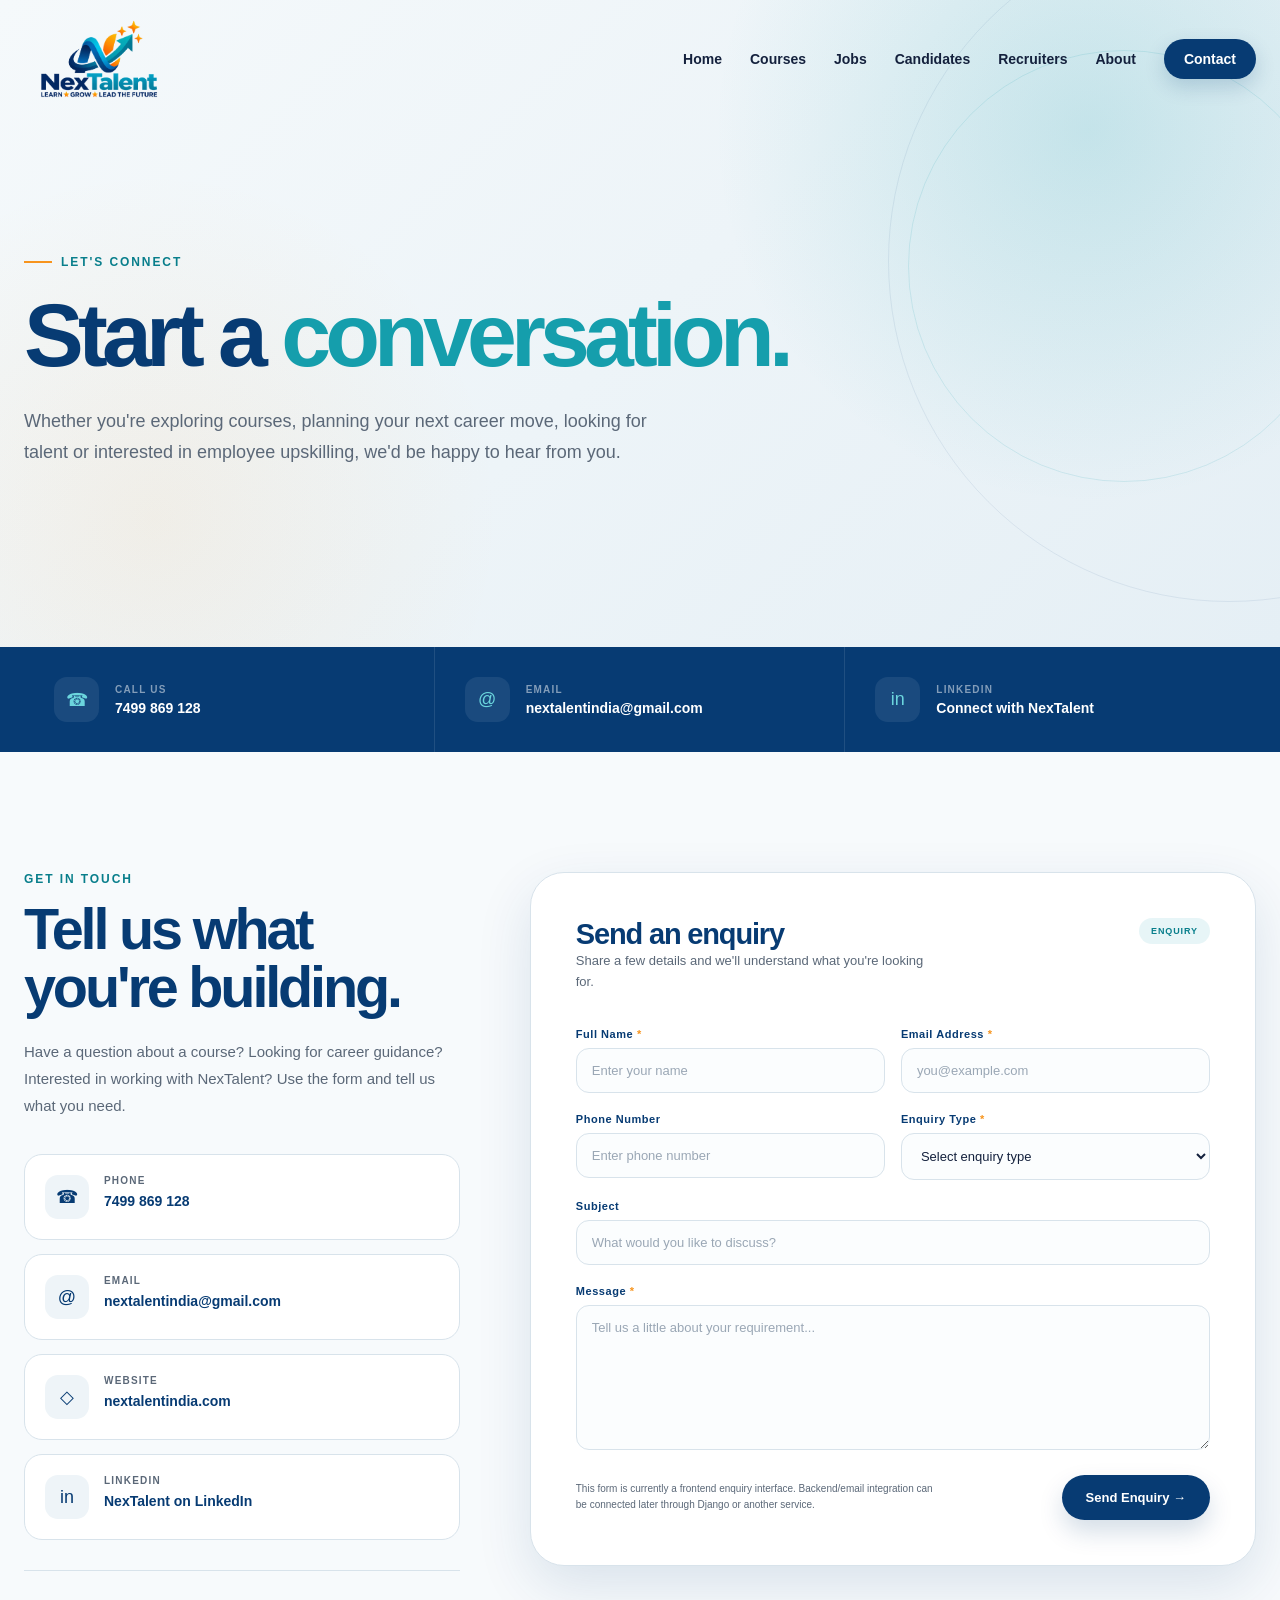
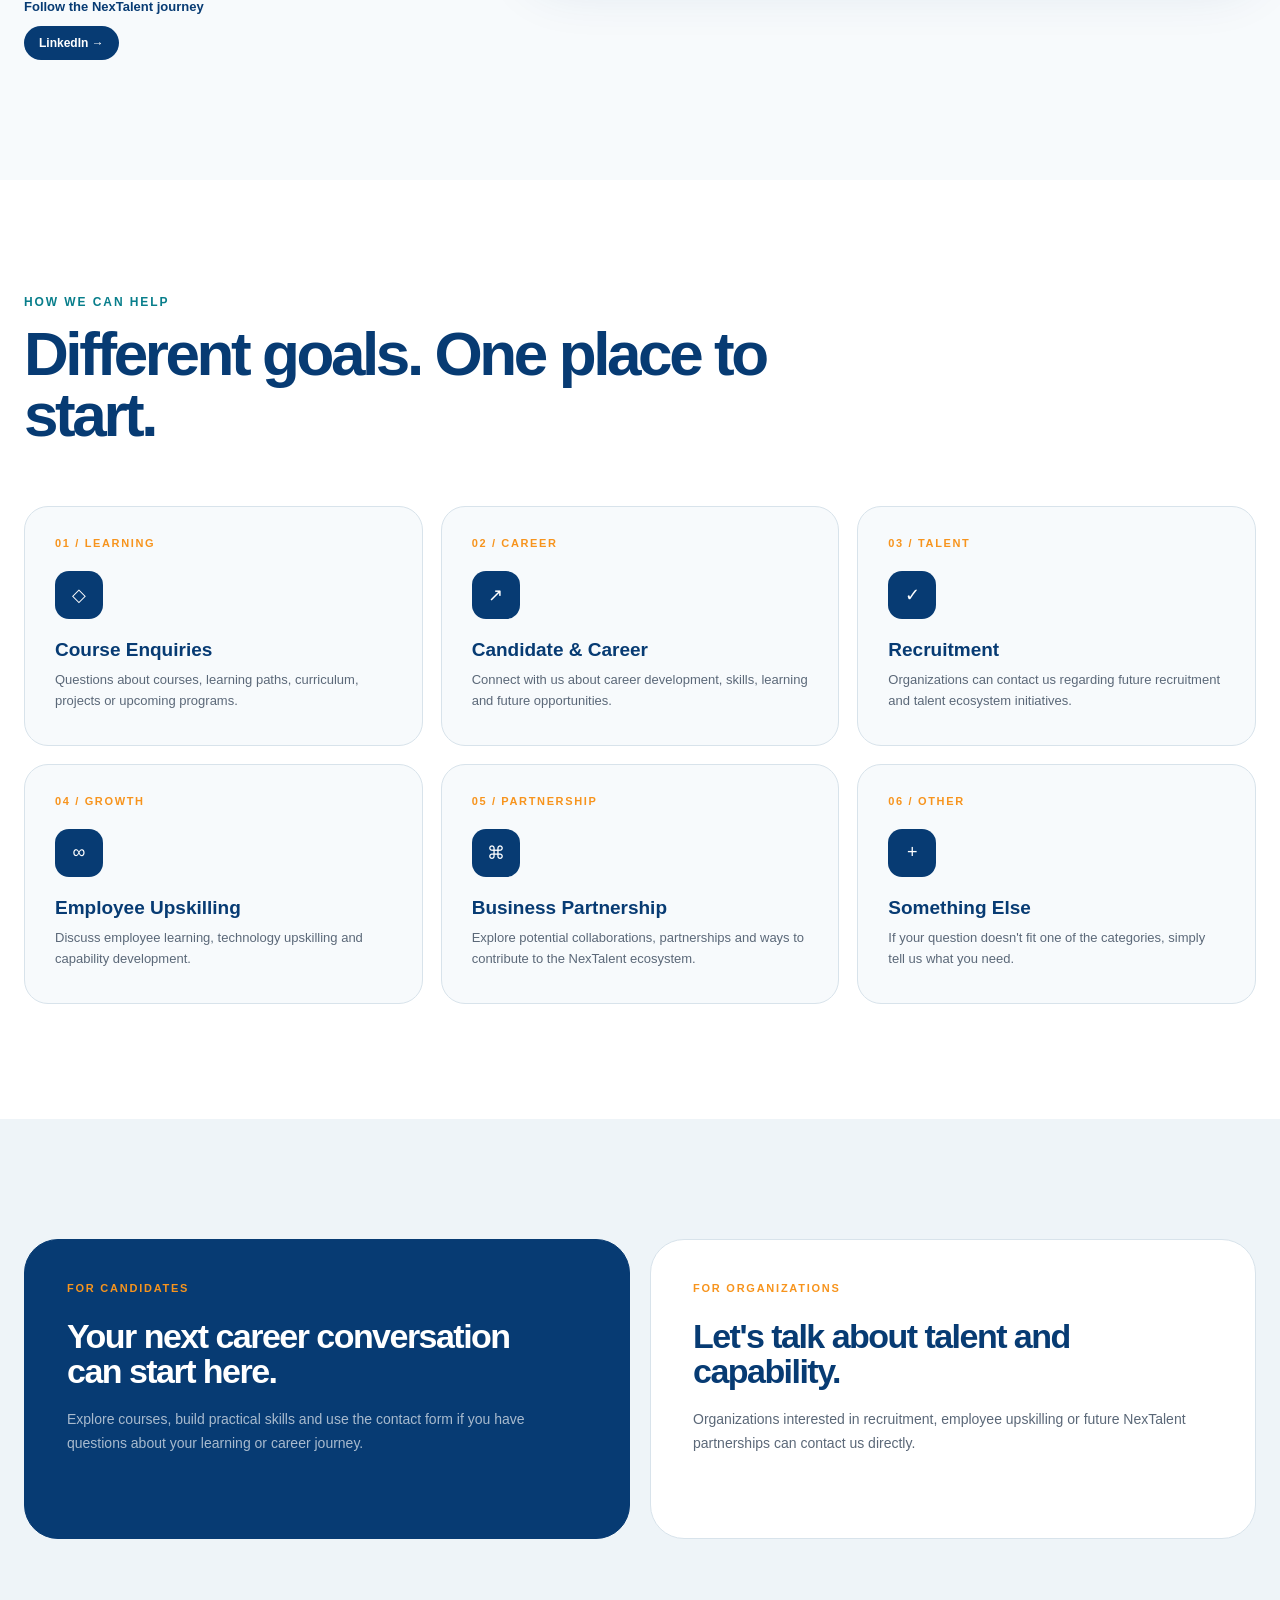
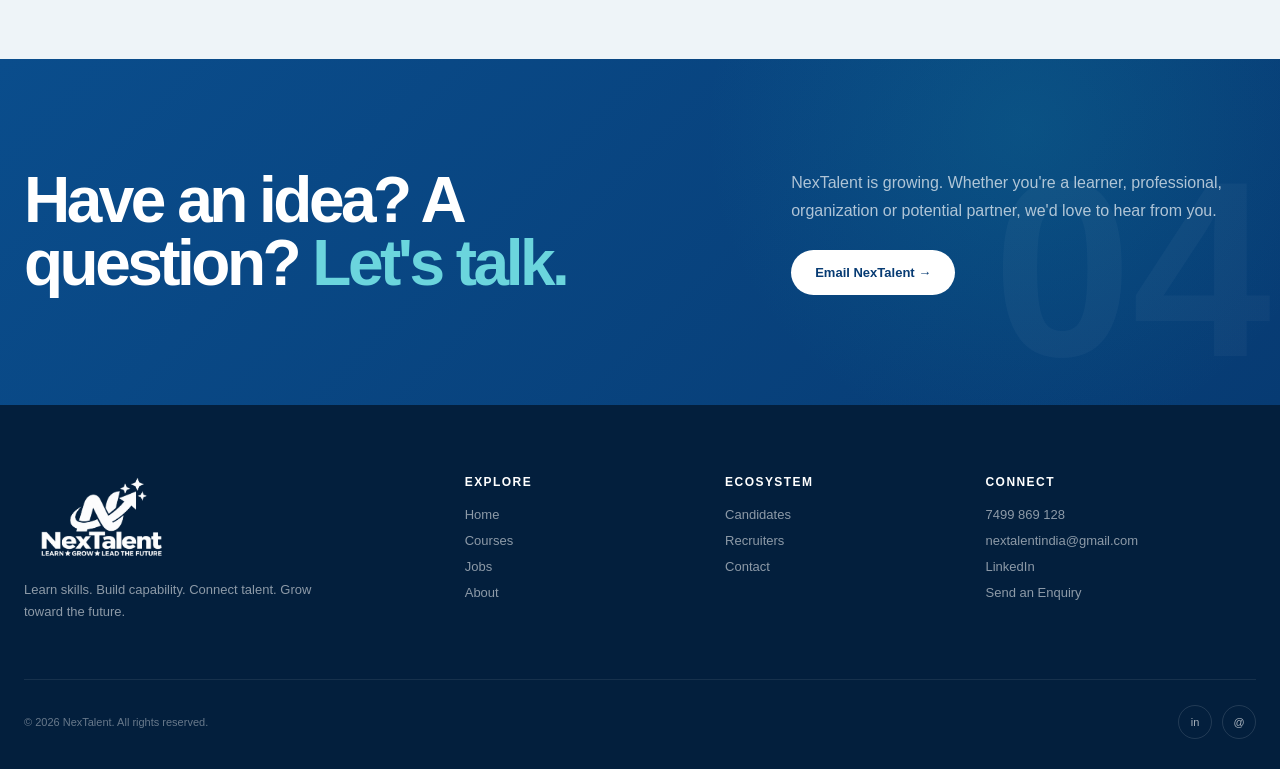
==== pages/contact.html @ 0c2d32a9 "Initial NexTalent website" ====
<!DOCTYPE html>
<html lang="en">
<head>

    <meta charset="UTF-8">

    <meta
        name="viewport"
        content="width=device-width, initial-scale=1.0"
    >

    <title>Contact NexTalent | Let's Connect</title>

    <meta
        name="description"
        content="Contact NexTalent for course enquiries, career questions, recruitment partnerships, employee upskilling and business enquiries."
    >

    <link
        rel="icon"
        href="../assets/images/logo.png"
    >

    <style>

        /* =========================================================
           NEX TALENT — CONTACT PAGE
           Premium Editorial Contact Experience
        ========================================================= */

        :root {

            --navy: #073b73;
            --navy-dark: #052b55;

            --blue: #0a4d8c;

            --teal: #159eac;
            --teal-dark: #087e8b;

            --orange: #f7941d;
            --orange-dark: #e87800;

            --white: #ffffff;

            --background: #eef4f8;
            --background-light: #f7fafc;

            --text: #14213d;
            --text-light: #5b6878;

            --border: #d8e3eb;

            --shadow-sm:
                0 10px 30px rgba(7, 59, 115, .08);

            --shadow-md:
                0 20px 55px rgba(7, 59, 115, .12);

            --radius-md: 24px;
            --radius-lg: 34px;

            --container: 1240px;
        }


        /* =========================================================
           RESET
        ========================================================= */

        * {
            margin: 0;
            padding: 0;
            box-sizing: border-box;
        }

        html {
            scroll-behavior: smooth;
        }

        body {

            font-family:
                Inter,
                "Segoe UI",
                Arial,
                sans-serif;

            color: var(--text);

            background:
                var(--background-light);

            overflow-x: hidden;
        }

        a {
            color: inherit;
            text-decoration: none;
        }

        img {
            max-width: 100%;
            display: block;
        }

        button,
        input,
        textarea,
        select {
            font: inherit;
        }

        .contact-container {

            width:
                min(
                    var(--container),
                    calc(100% - 48px)
                );

            margin: auto;
        }


        /* =========================================================
           NAVBAR
        ========================================================= */

        .contact-nav {

            position: fixed;

            top: 0;
            left: 0;

            width: 100%;

            z-index: 1000;

            padding: 18px 0;

            transition:
                background .3s ease,
                box-shadow .3s ease,
                padding .3s ease;
        }

        .contact-nav.scrolled {

            background:
                rgba(255,255,255,.93);

            backdrop-filter:
                blur(18px);

            box-shadow:
                0 8px 30px
                rgba(7,59,115,.08);

            padding: 12px 0;
        }

        .contact-nav-inner {

            width:
                min(
                    var(--container),
                    calc(100% - 48px)
                );

            margin: auto;

            display: flex;

            align-items: center;

            justify-content: space-between;

            gap: 30px;
        }

        .contact-logo img {

            width: 150px;
            height: auto;
        }

        .contact-nav-links {

            display: flex;

            align-items: center;

            gap: 28px;
        }

        .contact-nav-links a {

            position: relative;

            padding: 8px 0;

            color:
                var(--text);

            font-size: 14px;

            font-weight: 600;

            transition:
                color .25s ease;
        }

        .contact-nav-links a::after {

            content: "";

            position: absolute;

            left: 0;
            bottom: 0;

            width: 0;
            height: 2px;

            background:
                var(--teal);

            transition:
                width .25s ease;
        }

        .contact-nav-links a:hover {

            color:
                var(--blue);
        }

        .contact-nav-links a:hover::after {

            width: 100%;
        }

        .contact-nav-cta {

            padding:
                12px 20px !important;

            border-radius:
                100px;

            background:
                var(--navy);

            color:
                white !important;

            box-shadow:
                0 8px 20px
                rgba(7,59,115,.18);
        }

        .contact-nav-cta::after {
            display: none;
        }

        .contact-nav-cta:hover {
            background:
                var(--blue);
        }


        /* =========================================================
           MOBILE NAV
        ========================================================= */

        .contact-menu-btn {

            display: none;

            width: 42px;
            height: 42px;

            border: 0;

            border-radius: 12px;

            background:
                transparent;

            cursor: pointer;
        }

        .contact-menu-btn span {

            display: block;

            width: 22px;
            height: 2px;

            margin: 5px auto;

            background:
                var(--navy);
        }

        .contact-mobile-menu {
            display: none;
        }


        /* =========================================================
           HERO
        ========================================================= */

        .contact-hero {

            position: relative;

            min-height:
                72vh;

            display: flex;

            align-items: center;

            overflow: hidden;

            background:

                radial-gradient(
                    circle at 85% 20%,
                    rgba(21,158,172,.18),
                    transparent 31%
                ),

                radial-gradient(
                    circle at 12% 80%,
                    rgba(247,148,29,.08),
                    transparent 28%
                ),

                linear-gradient(
                    135deg,
                    #f5f9fb 0%,
                    #e5eff5 100%
                );
        }

        .contact-hero::before {

            content: "";

            position: absolute;

            width: 680px;
            height: 680px;

            right: -290px;
            top: -80px;

            border:
                1px solid
                rgba(7,59,115,.08);

            border-radius:
                50%;
        }

        .contact-hero::after {

            content: "";

            position: absolute;

            width: 430px;
            height: 430px;

            right: -60px;
            top: 50px;

            border:
                1px solid
                rgba(21,158,172,.13);

            border-radius:
                50%;
        }

        .contact-hero-content {

            position: relative;

            z-index: 2;

            max-width: 850px;

            padding:
                165px 0 95px;
        }

        .contact-eyebrow {

            display: inline-flex;

            align-items: center;

            gap: 9px;

            margin-bottom: 24px;

            color:
                var(--teal-dark);

            font-size: 12px;

            font-weight: 800;

            letter-spacing: .16em;

            text-transform: uppercase;
        }

        .contact-eyebrow::before {

            content: "";

            width: 28px;
            height: 2px;

            background:
                var(--orange);
        }

        .contact-hero h1 {

            max-width: 850px;

            font-family:
                "Trebuchet MS",
                Inter,
                sans-serif;

            color:
                var(--navy);

            font-size:
                clamp(52px, 7vw, 92px);

            line-height:
                .94;

            letter-spacing:
                -.065em;
        }

        .contact-hero h1 span {
            color:
                var(--teal);
        }

        .contact-hero-text {

            max-width: 650px;

            margin-top: 28px;

            color:
                var(--text-light);

            font-size: 18px;

            line-height: 1.75;
        }


        /* =========================================================
           QUICK CONTACT STRIP
        ========================================================= */

        .contact-quick-strip {

            position: relative;

            z-index: 5;

            margin-top: -1px;

            background:
                var(--navy);

            color:
                white;
        }

        .contact-quick-grid {

            display: grid;

            grid-template-columns:
                repeat(3, 1fr);
        }

        .contact-quick-card {

            display: flex;

            align-items: center;

            gap: 16px;

            padding:
                30px;

            border-right:
                1px solid
                rgba(255,255,255,.10);
        }

        .contact-quick-card:last-child {
            border-right: 0;
        }

        .contact-quick-icon {

            flex: 0 0 auto;

            width: 45px;
            height: 45px;

            display: flex;

            align-items: center;
            justify-content: center;

            border-radius:
                13px;

            background:
                rgba(255,255,255,.08);

            color:
                #6bd5dd;

            font-size: 18px;
        }

        .contact-quick-label {

            color:
                rgba(255,255,255,.50);

            font-size: 10px;

            font-weight: 800;

            letter-spacing: .12em;

            text-transform: uppercase;

            margin-bottom: 5px;
        }

        .contact-quick-value {

            color:
                white;

            font-size: 14px;

            font-weight: 700;
        }


        /* =========================================================
           CONTACT MAIN
        ========================================================= */

        .contact-main {

            padding:
                120px 0;

            background:
                var(--background-light);
        }

        .contact-main-grid {

            display: grid;

            grid-template-columns:
                .75fr
                1.25fr;

            gap: 70px;

            align-items: start;
        }


        /* =========================================================
           CONTACT INFORMATION
        ========================================================= */

        .contact-info-label {

            color:
                var(--teal-dark);

            font-size: 12px;

            font-weight: 800;

            letter-spacing: .16em;

            text-transform: uppercase;
        }

        .contact-info h2 {

            max-width: 500px;

            margin-top: 15px;

            color:
                var(--navy);

            font-size:
                clamp(40px, 4.5vw, 60px);

            line-height: 1;

            letter-spacing:
                -.055em;
        }

        .contact-info-intro {

            max-width: 500px;

            margin-top: 22px;

            color:
                var(--text-light);

            font-size: 15px;

            line-height: 1.8;
        }


        /* =========================================================
           CONTACT CARDS
        ========================================================= */

        .contact-info-cards {

            display: grid;

            gap: 14px;

            margin-top: 35px;
        }

        .contact-info-card {

            display: flex;

            align-items: flex-start;

            gap: 15px;

            padding:
                20px;

            border:
                1px solid
                var(--border);

            border-radius:
                18px;

            background:
                white;

            transition:
                transform .25s ease,
                box-shadow .25s ease,
                border-color .25s ease;
        }

        .contact-info-card:hover {

            transform:
                translateX(5px);

            border-color:
                rgba(21,158,172,.35);

            box-shadow:
                var(--shadow-sm);
        }

        .contact-info-icon {

            flex: 0 0 auto;

            width: 44px;
            height: 44px;

            display: flex;

            align-items: center;
            justify-content: center;

            border-radius:
                13px;

            background:
                var(--background);

            color:
                var(--navy);

            font-size: 18px;
        }

        .contact-info-card small {

            display: block;

            margin-bottom: 5px;

            color:
                var(--text-light);

            font-size: 10px;

            font-weight: 800;

            letter-spacing: .12em;

            text-transform: uppercase;
        }

        .contact-info-card strong {

            display: block;

            color:
                var(--navy);

            font-size: 14px;

            line-height: 1.5;
        }

        .contact-info-card a {

            transition:
                color .2s ease;
        }

        .contact-info-card a:hover {

            color:
                var(--teal-dark);
        }


        /* =========================================================
           SOCIAL / LINKEDIN
        ========================================================= */

        .contact-social {

            margin-top: 30px;

            padding-top: 28px;

            border-top:
                1px solid
                var(--border);
        }

        .contact-social-title {

            color:
                var(--navy);

            font-size: 13px;

            font-weight: 800;
        }

        .contact-social-link {

            display: inline-flex;

            align-items: center;

            gap: 10px;

            margin-top: 12px;

            padding:
                10px 15px;

            border-radius:
                100px;

            background:
                var(--navy);

            color:
                white;

            font-size: 12px;

            font-weight: 700;

            transition:
                transform .25s ease,
                background .25s ease;
        }

        .contact-social-link:hover {

            transform:
                translateY(-2px);

            background:
                var(--blue);
        }


        /* =========================================================
           FORM CONTAINER
        ========================================================= */

        .contact-form-wrapper {

            position: relative;

            padding:
                45px;

            border:
                1px solid
                var(--border);

            border-radius:
                var(--radius-lg);

            background:
                white;

            box-shadow:
                var(--shadow-md);
        }

        .contact-form-top {

            display: flex;

            align-items: flex-start;

            justify-content: space-between;

            gap: 30px;

            margin-bottom: 35px;
        }

        .contact-form-top h3 {

            color:
                var(--navy);

            font-size: 29px;

            letter-spacing:
                -.04em;
        }

        .contact-form-top p {

            max-width: 350px;

            color:
                var(--text-light);

            font-size: 13px;

            line-height: 1.6;
        }

        .contact-form-badge {

            flex: 0 0 auto;

            padding:
                8px 12px;

            border-radius:
                100px;

            background:
                rgba(21,158,172,.10);

            color:
                var(--teal-dark);

            font-size: 9px;

            font-weight: 800;

            letter-spacing: .10em;

            text-transform: uppercase;
        }


        /* =========================================================
           FORM
        ========================================================= */

        .contact-form {

            display: grid;

            gap: 20px;
        }

        .contact-form-row {

            display: grid;

            grid-template-columns:
                1fr
                1fr;

            gap: 16px;
        }

        .contact-field {

            display: flex;

            flex-direction: column;

            gap: 8px;
        }

        .contact-field label {

            color:
                var(--navy);

            font-size: 11px;

            font-weight: 800;

            letter-spacing: .05em;
        }

        .contact-field label span {

            color:
                var(--orange);
        }

        .contact-field input,
        .contact-field select,
        .contact-field textarea {

            width: 100%;

            border:
                1px solid
                var(--border);

            border-radius:
                13px;

            background:
                #fbfdfe;

            color:
                var(--text);

            padding:
                14px 15px;

            outline: none;

            font-size: 13px;

            transition:
                border-color .2s ease,
                box-shadow .2s ease,
                background .2s ease;
        }

        .contact-field textarea {

            min-height: 145px;

            resize:
                vertical;
        }

        .contact-field input::placeholder,
        .contact-field textarea::placeholder {

            color:
                #9aa7b5;
        }

        .contact-field input:focus,
        .contact-field select:focus,
        .contact-field textarea:focus {

            background:
                white;

            border-color:
                var(--teal);

            box-shadow:
                0 0 0 4px
                rgba(21,158,172,.08);
        }

        .contact-form-footer {

            display: flex;

            align-items: center;

            justify-content: space-between;

            gap: 20px;

            margin-top: 5px;
        }

        .contact-form-note {

            max-width: 360px;

            color:
                var(--text-light);

            font-size: 10px;

            line-height: 1.6;
        }

        .contact-submit {

            flex: 0 0 auto;

            border: 0;

            padding:
                15px 24px;

            border-radius:
                100px;

            background:
                var(--navy);

            color:
                white;

            cursor: pointer;

            font-size: 13px;

            font-weight: 800;

            box-shadow:
                0 12px 25px
                rgba(7,59,115,.17);

            transition:
                transform .25s ease,
                background .25s ease,
                box-shadow .25s ease;
        }

        .contact-submit:hover {

            transform:
                translateY(-3px);

            background:
                var(--blue);

            box-shadow:
                0 16px 30px
                rgba(7,59,115,.22);
        }

        .contact-submit:disabled {

            opacity: .7;

            cursor:
                not-allowed;

            transform:
                none;
        }


        /* =========================================================
           SUCCESS MESSAGE
        ========================================================= */

        .contact-success {

            display: none;

            margin-top: 20px;

            padding:
                15px 17px;

            border-radius:
                13px;

            background:
                rgba(21,158,172,.09);

            border:
                1px solid
                rgba(21,158,172,.20);

            color:
                var(--teal-dark);

            font-size: 12px;

            line-height: 1.6;
        }

        .contact-success.show {
            display: block;
        }


        /* =========================================================
           ENQUIRY TYPES
        ========================================================= */

        .contact-enquiries {

            padding:
                115px 0;

            background:
                white;
        }

        .contact-enquiries-header {

            max-width: 800px;

            margin-bottom:
                60px;
        }

        .contact-enquiries-header h2 {

            margin-top: 15px;

            color:
                var(--navy);

            font-size:
                clamp(40px, 5vw, 62px);

            line-height:
                .98;

            letter-spacing:
                -.055em;
        }

        .contact-enquiries-grid {

            display: grid;

            grid-template-columns:
                repeat(3, 1fr);

            gap: 18px;
        }

        .contact-enquiry-card {

            min-height:
                240px;

            padding:
                30px;

            border:
                1px solid
                var(--border);

            border-radius:
                var(--radius-md);

            background:
                var(--background-light);

            transition:
                transform .3s ease,
                box-shadow .3s ease,
                background .3s ease;
        }

        .contact-enquiry-card:hover {

            transform:
                translateY(-7px);

            background:
                white;

            box-shadow:
                var(--shadow-sm);
        }

        .contact-enquiry-number {

            color:
                var(--orange);

            font-size: 11px;

            font-weight: 800;

            letter-spacing: .15em;
        }

        .contact-enquiry-icon {

            width: 48px;
            height: 48px;

            display: flex;

            align-items: center;
            justify-content: center;

            margin-top: 22px;

            border-radius:
                14px;

            background:
                var(--navy);

            color:
                white;

            font-size: 18px;
        }

        .contact-enquiry-card h3 {

            margin-top:
                20px;

            color:
                var(--navy);

            font-size:
                19px;
        }

        .contact-enquiry-card p {

            margin-top:
                8px;

            color:
                var(--text-light);

            font-size:
                13px;

            line-height:
                1.65;
        }


        /* =========================================================
           FAQ / NOTE
        ========================================================= */

        .contact-note-section {

            padding:
                120px 0;

            background:
                var(--background);
        }

        .contact-note-grid {

            display: grid;

            grid-template-columns:
                1fr
                1fr;

            gap: 20px;
        }

        .contact-note-card {

            min-height:
                300px;

            padding:
                42px;

            border-radius:
                var(--radius-lg);

            border:
                1px solid
                var(--border);

            background:
                white;
        }

        .contact-note-card.dark {

            background:
                var(--navy);

            border-color:
                var(--navy);

            color:
                white;
        }

        .contact-note-label {

            color:
                var(--orange);

            font-size:
                11px;

            font-weight:
                800;

            letter-spacing:
                .16em;

            text-transform:
                uppercase;
        }

        .contact-note-card h3 {

            max-width:
                500px;

            margin-top:
                25px;

            font-size:
                34px;

            line-height:
                1.03;

            letter-spacing:
                -.045em;
        }

        .contact-note-card:not(.dark) h3 {
            color:
                var(--navy);
        }

        .contact-note-card p {

            max-width:
                520px;

            margin-top:
                18px;

            color:
                var(--text-light);

            font-size:
                14px;

            line-height:
                1.75;
        }

        .contact-note-card.dark p {

            color:
                rgba(255,255,255,.65);
        }


        /* =========================================================
           CTA
        ========================================================= */

        .contact-cta {

            padding:
                110px 0;

            background:

                radial-gradient(
                    circle at 80% 20%,
                    rgba(21,158,172,.18),
                    transparent 30%
                ),

                linear-gradient(
                    135deg,
                    var(--blue),
                    var(--navy)
                );

            color:
                white;
        }

        .contact-cta-inner {

            position: relative;

            display: grid;

            grid-template-columns:
                1.2fr
                .8fr;

            align-items:
                center;

            gap: 70px;
        }

        .contact-cta-inner::after {

            content:
                "04";

            position: absolute;

            right: -15px;
            bottom: -100px;

            color:
                rgba(255,255,255,.035);

            font-size:
                250px;

            font-weight:
                900;

            line-height:
                1;
        }

        .contact-cta h2 {

            position: relative;

            z-index: 2;

            max-width:
                800px;

            font-size:
                clamp(42px, 5vw, 70px);

            line-height:
                .98;

            letter-spacing:
                -.055em;
        }

        .contact-cta h2 span {
            color:
                #6bd5dd;
        }

        .contact-cta-copy {

            position: relative;

            z-index: 2;
        }

        .contact-cta-copy p {

            color:
                rgba(255,255,255,.68);

            font-size:
                16px;

            line-height:
                1.75;
        }

        .contact-cta-button {

            display: inline-flex;

            align-items:
                center;

            justify-content:
                center;

            margin-top:
                25px;

            padding:
                15px 24px;

            border-radius:
                100px;

            background:
                white;

            color:
                var(--navy);

            font-size:
                13px;

            font-weight:
                800;

            transition:
                transform .25s ease,
                box-shadow .25s ease;
        }

        .contact-cta-button:hover {

            transform:
                translateY(-3px);

            box-shadow:
                0 15px 30px
                rgba(0,0,0,.16);
        }


        /* =========================================================
           FOOTER
        ========================================================= */

        .contact-footer {

            padding:
                70px 0 30px;

            background:
                #031f3d;

            color:
                white;
        }

        .contact-footer-top {

            display: grid;

            grid-template-columns:
                1.3fr
                .7fr
                .7fr
                .9fr;

            gap:
                50px;

            padding-bottom:
                55px;

            border-bottom:
                1px solid
                rgba(255,255,255,.08);
        }

        .contact-footer-brand img {

            width:
                155px;

            margin-bottom:
                20px;

            filter:
                brightness(0)
                invert(1);
        }

        .contact-footer-brand p {

            max-width:
                300px;

            color:
                rgba(255,255,255,.55);

            font-size:
                13px;

            line-height:
                1.7;
        }

        .contact-footer-column h4 {

            margin-bottom:
                18px;

            color:
                white;

            font-size:
                12px;

            letter-spacing:
                .12em;

            text-transform:
                uppercase;
        }

        .contact-footer-column a {

            display:
                block;

            margin-bottom:
                11px;

            color:
                rgba(255,255,255,.55);

            font-size:
                13px;

            transition:
                color .2s ease;
        }

        .contact-footer-column a:hover {
            color:
                white;
        }

        .contact-footer-bottom {

            display:
                flex;

            align-items:
                center;

            justify-content:
                space-between;

            gap:
                20px;

            padding-top:
                25px;

            color:
                rgba(255,255,255,.4);

            font-size:
                11px;
        }

        .contact-footer-social {

            display:
                flex;

            gap:
                10px;
        }

        .contact-footer-social a {

            width:
                34px;

            height:
                34px;

            display:
                flex;

            align-items:
                center;

            justify-content:
                center;

            border-radius:
                50%;

            border:
                1px solid
                rgba(255,255,255,.12);

            color:
                rgba(255,255,255,.65);

            font-size:
                11px;
        }


        /* =========================================================
           REVEAL ANIMATION
        ========================================================= */

        .contact-reveal {

            opacity: 0;

            transform:
                translateY(25px);

            transition:
                opacity .7s ease,
                transform .7s ease;
        }

        .contact-reveal.visible {

            opacity: 1;

            transform:
                translateY(0);
        }


        /* =========================================================
           RESPONSIVE — 1050
        ========================================================= */

        @media (max-width: 1050px) {

            .contact-main-grid {

                gap:
                    40px;
            }

            .contact-enquiries-grid {

                grid-template-columns:
                    repeat(2, 1fr);
            }

            .contact-footer-top {

                grid-template-columns:
                    1fr 1fr;
            }
        }


        /* =========================================================
           RESPONSIVE — 800
        ========================================================= */

        @media (max-width: 800px) {

            .contact-container,
            .contact-nav-inner {

                width:
                    min(
                        100% - 32px,
                        var(--container)
                    );
            }

            .contact-nav {

                padding:
                    13px 0;
            }

            .contact-nav-links {
                display: none;
            }

            .contact-menu-btn {
                display: block;
            }

            .contact-mobile-menu {

                position: absolute;

                top:
                    calc(100% + 8px);

                left: 16px;
                right: 16px;

                padding:
                    18px;

                border:
                    1px solid
                    var(--border);

                border-radius:
                    20px;

                background:
                    rgba(255,255,255,.97);

                backdrop-filter:
                    blur(18px);

                box-shadow:
                    var(--shadow-md);
            }

            .contact-mobile-menu.open {
                display: block;
            }

            .contact-mobile-menu a {

                display: block;

                padding:
                    13px 10px;

                border-bottom:
                    1px solid
                    var(--border);

                color:
                    var(--navy);

                font-size:
                    14px;

                font-weight:
                    700;
            }

            .contact-mobile-menu a:last-child {
                border-bottom: 0;
            }

            .contact-hero {
                min-height:
                    auto;
            }

            .contact-hero-content {

                padding:
                    135px 0 80px;

                text-align:
                    center;
            }

            .contact-eyebrow {
                justify-content:
                    center;
            }

            .contact-hero-text {
                margin-left:
                    auto;

                margin-right:
                    auto;
            }

            .contact-quick-grid {

                grid-template-columns:
                    1fr;
            }

            .contact-quick-card {

                border-right:
                    0;

                border-bottom:
                    1px solid
                    rgba(255,255,255,.10);
            }

            .contact-quick-card:last-child {
                border-bottom:
                    0;
            }

            .contact-main {

                padding:
                    90px 0;
            }

            .contact-main-grid {

                grid-template-columns:
                    1fr;
            }

            .contact-form-wrapper {
                padding:
                    32px;
            }

            .contact-note-grid,
            .contact-cta-inner {

                grid-template-columns:
                    1fr;

                gap:
                    45px;
            }

            .contact-footer-top {

                grid-template-columns:
                    1fr 1fr;
            }
        }


        /* =========================================================
           RESPONSIVE — 520
        ========================================================= */

        @media (max-width: 520px) {

            .contact-hero h1 {
                font-size:
                    48px;
            }

            .contact-hero-text {
                font-size:
                    16px;
            }

            .contact-quick-card {
                padding:
                    25px 20px;
            }

            .contact-form-row {

                grid-template-columns:
                    1fr;
            }

            .contact-form-wrapper {

                padding:
                    25px 20px;
            }

            .contact-form-top {

                display:
                    block;
            }

            .contact-form-badge {

                display:
                    inline-flex;

                margin-top:
                    15px;
            }

            .contact-form-footer {

                flex-direction:
                    column;

                align-items:
                    stretch;
            }

            .contact-submit {
                width:
                    100%;
            }

            .contact-enquiries,
            .contact-note-section {

                padding:
                    85px 0;
            }

            .contact-enquiries-grid {

                grid-template-columns:
                    1fr;
            }

            .contact-enquiry-card {

                min-height:
                    auto;
            }

            .contact-note-card {

                min-height:
                    auto;

                padding:
                    32px;
            }

            .contact-cta {

                padding:
                    85px 0;
            }

            .contact-footer-top {

                grid-template-columns:
                    1fr;
            }

            .contact-footer-bottom {

                flex-direction:
                    column;

                align-items:
                    flex-start;
            }
        }

    </style>

</head>

<body>


<!-- =========================================================
     NAVIGATION
========================================================= -->

<header
    class="contact-nav"
    id="contactNav"
>

    <div class="contact-nav-inner">

        <a
            href="../index.html"
            class="contact-logo"
        >

            <img
                id="navLogo"
                alt="NexTalent"
            >

        </a>


        <nav class="contact-nav-links">

            <a href="../index.html">
                Home
            </a>

            <a href="courses.html">
                Courses
            </a>

            <a href="jobs.html">
                Jobs
            </a>

            <a href="candidates.html">
                Candidates
            </a>

            <a href="recruiters.html">
                Recruiters
            </a>

            <a href="about.html">
                About
            </a>

            <a
                href="contact.html"
                class="contact-nav-cta"
            >
                Contact
            </a>

        </nav>


        <button
            class="contact-menu-btn"
            id="contactMenuBtn"
            aria-label="Open menu"
        >

            <span></span>
            <span></span>
            <span></span>

        </button>

    </div>


    <div
        class="contact-mobile-menu"
        id="contactMobileMenu"
    >

        <a href="../index.html">
            Home
        </a>

        <a href="courses.html">
            Courses
        </a>

        <a href="jobs.html">
            Jobs
        </a>

        <a href="candidates.html">
            Candidates
        </a>

        <a href="recruiters.html">
            Recruiters
        </a>

        <a href="about.html">
            About
        </a>

        <a href="contact.html">
            Contact
        </a>

    </div>

</header>


<!-- =========================================================
     HERO
========================================================= -->

<main>

<section class="contact-hero">

    <div class="contact-container">

        <div class="contact-hero-content contact-reveal">

            <div class="contact-eyebrow">
                Let's Connect
            </div>

            <h1>
                Start a
                <span>conversation.</span>
            </h1>

            <p class="contact-hero-text">
                Whether you're exploring courses, planning your next
                career move, looking for talent or interested in
                employee upskilling, we'd be happy to hear from you.
            </p>

        </div>

    </div>

</section>


<!-- =========================================================
     QUICK CONTACT STRIP
========================================================= -->

<section class="contact-quick-strip">

    <div class="contact-container">

        <div class="contact-quick-grid">

            <a
                href="tel:7499869128"
                class="contact-quick-card contact-reveal"
            >

                <div class="contact-quick-icon">
                    ☎
                </div>

                <div>

                    <div class="contact-quick-label">
                        Call Us
                    </div>

                    <div class="contact-quick-value">
                        7499 869 128
                    </div>

                </div>

            </a>


            <a
                href="mailto:nextalentindia@gmail.com"
                class="contact-quick-card contact-reveal"
            >

                <div class="contact-quick-icon">
                    @
                </div>

                <div>

                    <div class="contact-quick-label">
                        Email
                    </div>

                    <div class="contact-quick-value">
                        nextalentindia@gmail.com
                    </div>

                </div>

            </a>


            <a
                href="https://www.linkedin.com/in/nex-talent-2652a8435"
                target="_blank"
                rel="noopener noreferrer"
                class="contact-quick-card contact-reveal"
            >

                <div class="contact-quick-icon">
                    in
                </div>

                <div>

                    <div class="contact-quick-label">
                        LinkedIn
                    </div>

                    <div class="contact-quick-value">
                        Connect with NexTalent
                    </div>

                </div>

            </a>

        </div>

    </div>

</section>


<!-- =========================================================
     CONTACT MAIN
========================================================= -->

<section class="contact-main">

    <div class="contact-container">

        <div class="contact-main-grid">

            <!-- =================================================
                 INFORMATION
            ================================================= -->

            <div class="contact-info contact-reveal">

                <div class="contact-info-label">
                    Get In Touch
                </div>

                <h2>
                    Tell us what
                    you're building.
                </h2>

                <p class="contact-info-intro">
                    Have a question about a course? Looking for career
                    guidance? Interested in working with NexTalent?
                    Use the form and tell us what you need.
                </p>


                <div class="contact-info-cards">

                    <div class="contact-info-card">

                        <div class="contact-info-icon">
                            ☎
                        </div>

                        <div>

                            <small>
                                Phone
                            </small>

                            <strong>
                                <a href="tel:7499869128">
                                    7499 869 128
                                </a>
                            </strong>

                        </div>

                    </div>


                    <div class="contact-info-card">

                        <div class="contact-info-icon">
                            @
                        </div>

                        <div>

                            <small>
                                Email
                            </small>

                            <strong>
                                <a
                                    href="mailto:nextalentindia@gmail.com"
                                >
                                    nextalentindia@gmail.com
                                </a>
                            </strong>

                        </div>

                    </div>


                    <div class="contact-info-card">

                        <div class="contact-info-icon">
                            ◇
                        </div>

                        <div>

                            <small>
                                Website
                            </small>

                            <strong>
                                nextalentindia.com
                            </strong>

                        </div>

                    </div>


                    <div class="contact-info-card">

                        <div class="contact-info-icon">
                            in
                        </div>

                        <div>

                            <small>
                                LinkedIn
                            </small>

                            <strong>

                                <a
                                    href="https://www.linkedin.com/in/nex-talent-2652a8435"
                                    target="_blank"
                                    rel="noopener noreferrer"
                                >
                                    NexTalent on LinkedIn
                                </a>

                            </strong>

                        </div>

                    </div>

                </div>


                <div class="contact-social">

                    <div class="contact-social-title">
                        Follow the NexTalent journey
                    </div>

                    <a
                        href="https://www.linkedin.com/in/nex-talent-2652a8435"
                        target="_blank"
                        rel="noopener noreferrer"
                        class="contact-social-link"
                    >
                        LinkedIn →
                    </a>

                </div>

            </div>


            <!-- =================================================
                 FORM
            ================================================= -->

            <div class="contact-form-wrapper contact-reveal">

                <div class="contact-form-top">

                    <div>

                        <h3>
                            Send an enquiry
                        </h3>

                        <p>
                            Share a few details and we'll understand
                            what you're looking for.
                        </p>

                    </div>

                    <div class="contact-form-badge">
                        Enquiry
                    </div>

                </div>


                <form
                    class="contact-form"
                    id="contactForm"
                >

                    <!-- NAME + EMAIL -->

                    <div class="contact-form-row">

                        <div class="contact-field">

                            <label for="contactName">
                                Full Name
                                <span>*</span>
                            </label>

                            <input
                                type="text"
                                id="contactName"
                                name="name"
                                placeholder="Enter your name"
                                required
                            >

                        </div>


                        <div class="contact-field">

                            <label for="contactEmail">
                                Email Address
                                <span>*</span>
                            </label>

                            <input
                                type="email"
                                id="contactEmail"
                                name="email"
                                placeholder="you@example.com"
                                required
                            >

                        </div>

                    </div>


                    <!-- PHONE + TYPE -->

                    <div class="contact-form-row">

                        <div class="contact-field">

                            <label for="contactPhone">
                                Phone Number
                            </label>

                            <input
                                type="tel"
                                id="contactPhone"
                                name="phone"
                                placeholder="Enter phone number"
                            >

                        </div>


                        <div class="contact-field">

                            <label for="contactType">
                                Enquiry Type
                                <span>*</span>
                            </label>

                            <select
                                id="contactType"
                                name="enquiry"
                                required
                            >

                                <option
                                    value=""
                                    selected
                                    disabled
                                >
                                    Select enquiry type
                                </option>

                                <option value="course">
                                    Course
                                </option>

                                <option value="candidate">
                                    Candidate / Career
                                </option>

                                <option value="recruitment">
                                    Recruitment
                                </option>

                                <option value="upskilling">
                                    Employee Upskilling
                                </option>

                                <option value="partnership">
                                    Business Partnership
                                </option>

                                <option value="other">
                                    Other
                                </option>

                            </select>

                        </div>

                    </div>


                    <!-- SUBJECT -->

                    <div class="contact-field">

                        <label for="contactSubject">
                            Subject
                        </label>

                        <input
                            type="text"
                            id="contactSubject"
                            name="subject"
                            placeholder="What would you like to discuss?"
                        >

                    </div>


                    <!-- MESSAGE -->

                    <div class="contact-field">

                        <label for="contactMessage">
                            Message
                            <span>*</span>
                        </label>

                        <textarea
                            id="contactMessage"
                            name="message"
                            placeholder="Tell us a little about your requirement..."
                            required
                        ></textarea>

                    </div>


                    <!-- FORM FOOTER -->

                    <div class="contact-form-footer">

                        <p class="contact-form-note">
                            This form is currently a frontend enquiry
                            interface. Backend/email integration can be
                            connected later through Django or another
                            service.
                        </p>

                        <button
                            type="submit"
                            class="contact-submit"
                            id="contactSubmit"
                        >
                            Send Enquiry →
                        </button>

                    </div>


                    <div
                        class="contact-success"
                        id="contactSuccess"
                    >
                        Thank you for contacting NexTalent.
                        Your enquiry has been captured on this page.
                        Backend submission can be connected when the
                        NexTalent backend is ready.
                    </div>

                </form>

            </div>

        </div>

    </div>

</section>


<!-- =========================================================
     ENQUIRY TYPES
========================================================= -->

<section class="contact-enquiries">

    <div class="contact-container">

        <div class="contact-enquiries-header contact-reveal">

            <div class="contact-info-label">
                How We Can Help
            </div>

            <h2>
                Different goals.
                One place to start.
            </h2>

        </div>


        <div class="contact-enquiries-grid">

            <article class="contact-enquiry-card contact-reveal">

                <div class="contact-enquiry-number">
                    01 / LEARNING
                </div>

                <div class="contact-enquiry-icon">
                    ◇
                </div>

                <h3>
                    Course Enquiries
                </h3>

                <p>
                    Questions about courses, learning paths,
                    curriculum, projects or upcoming programs.
                </p>

            </article>


            <article class="contact-enquiry-card contact-reveal">

                <div class="contact-enquiry-number">
                    02 / CAREER
                </div>

                <div class="contact-enquiry-icon">
                    ↗
                </div>

                <h3>
                    Candidate & Career
                </h3>

                <p>
                    Connect with us about career development,
                    skills, learning and future opportunities.
                </p>

            </article>


            <article class="contact-enquiry-card contact-reveal">

                <div class="contact-enquiry-number">
                    03 / TALENT
                </div>

                <div class="contact-enquiry-icon">
                    ✓
                </div>

                <h3>
                    Recruitment
                </h3>

                <p>
                    Organizations can contact us regarding future
                    recruitment and talent ecosystem initiatives.
                </p>

            </article>


            <article class="contact-enquiry-card contact-reveal">

                <div class="contact-enquiry-number">
                    04 / GROWTH
                </div>

                <div class="contact-enquiry-icon">
                    ∞
                </div>

                <h3>
                    Employee Upskilling
                </h3>

                <p>
                    Discuss employee learning, technology
                    upskilling and capability development.
                </p>

            </article>


            <article class="contact-enquiry-card contact-reveal">

                <div class="contact-enquiry-number">
                    05 / PARTNERSHIP
                </div>

                <div class="contact-enquiry-icon">
                    ⌘
                </div>

                <h3>
                    Business Partnership
                </h3>

                <p>
                    Explore potential collaborations, partnerships
                    and ways to contribute to the NexTalent ecosystem.
                </p>

            </article>


            <article class="contact-enquiry-card contact-reveal">

                <div class="contact-enquiry-number">
                    06 / OTHER
                </div>

                <div class="contact-enquiry-icon">
                    +
                </div>

                <h3>
                    Something Else
                </h3>

                <p>
                    If your question doesn't fit one of the categories,
                    simply tell us what you need.
                </p>

            </article>

        </div>

    </div>

</section>


<!-- =========================================================
     NOTE SECTION
========================================================= -->

<section class="contact-note-section">

    <div class="contact-container">

        <div class="contact-note-grid">

            <article class="contact-note-card dark contact-reveal">

                <div class="contact-note-label">
                    For Candidates
                </div>

                <h3>
                    Your next career conversation can start here.
                </h3>

                <p>
                    Explore courses, build practical skills and use
                    the contact form if you have questions about your
                    learning or career journey.
                </p>

            </article>


            <article class="contact-note-card contact-reveal">

                <div class="contact-note-label">
                    For Organizations
                </div>

                <h3>
                    Let's talk about talent and capability.
                </h3>

                <p>
                    Organizations interested in recruitment,
                    employee upskilling or future NexTalent
                    partnerships can contact us directly.
                </p>

            </article>

        </div>

    </div>

</section>


<!-- =========================================================
     CTA
========================================================= -->

<section class="contact-cta">

    <div class="contact-container">

        <div class="contact-cta-inner">

            <h2 class="contact-reveal">
                Have an idea?
                A question?
                <span>Let's talk.</span>
            </h2>

            <div class="contact-cta-copy contact-reveal">

                <p>
                    NexTalent is growing. Whether you're a learner,
                    professional, organization or potential partner,
                    we'd love to hear from you.
                </p>

                <a
                    href="mailto:nextalentindia@gmail.com"
                    class="contact-cta-button"
                >
                    Email NexTalent →
                </a>

            </div>

        </div>

    </div>

</section>

</main>


<!-- =========================================================
     FOOTER
========================================================= -->

<footer class="contact-footer">

    <div class="contact-container">

        <div class="contact-footer-top">

            <div class="contact-footer-brand">

                <a href="../index.html">

                    <img
                        id="footerLogo"
                        alt="NexTalent"
                    >

                </a>

                <p>
                    Learn skills. Build capability. Connect talent.
                    Grow toward the future.
                </p>

            </div>


            <div class="contact-footer-column">

                <h4>
                    Explore
                </h4>

                <a href="../index.html">
                    Home
                </a>

                <a href="courses.html">
                    Courses
                </a>

                <a href="jobs.html">
                    Jobs
                </a>

                <a href="about.html">
                    About
                </a>

            </div>


            <div class="contact-footer-column">

                <h4>
                    Ecosystem
                </h4>

                <a href="candidates.html">
                    Candidates
                </a>

                <a href="recruiters.html">
                    Recruiters
                </a>

                <a href="contact.html">
                    Contact
                </a>

            </div>


            <div class="contact-footer-column">

                <h4>
                    Connect
                </h4>

                <a href="tel:7499869128">
                    7499 869 128
                </a>

                <a href="mailto:nextalentindia@gmail.com">
                    nextalentindia@gmail.com
                </a>

                <a
                    href="https://www.linkedin.com/in/nex-talent-2652a8435"
                    target="_blank"
                    rel="noopener noreferrer"
                >
                    LinkedIn
                </a>

                <a href="contact.html">
                    Send an Enquiry
                </a>

            </div>

        </div>


        <div class="contact-footer-bottom">

            <div>
                © 2026 NexTalent. All rights reserved.
            </div>


            <div class="contact-footer-social">

                <a
                    href="https://www.linkedin.com/in/nex-talent-2652a8435"
                    target="_blank"
                    rel="noopener noreferrer"
                    aria-label="LinkedIn"
                >
                    in
                </a>

                <a
                    href="mailto:nextalentindia@gmail.com"
                    aria-label="Email"
                >
                    @
                </a>

            </div>

        </div>

    </div>

</footer>


<!-- =========================================================
     JAVASCRIPT
========================================================= -->

<script>

    /* =========================================================
       CENTRALIZED ASSETS
    ========================================================= */

    const NEX_TALENT_ASSETS = {

        logo:
            "../assets/images/logo.png"

    };


    /* =========================================================
       APPLY LOGO
    ========================================================= */

    document.getElementById("navLogo").src =
        NEX_TALENT_ASSETS.logo;

    document.getElementById("footerLogo").src =
        NEX_TALENT_ASSETS.logo;


    /* =========================================================
       NAVBAR SCROLL
    ========================================================= */

    const contactNav =
        document.getElementById("contactNav");


    function updateContactNav() {

        if (window.scrollY > 40) {

            contactNav.classList.add("scrolled");

        } else {

            contactNav.classList.remove("scrolled");

        }

    }


    window.addEventListener(
        "scroll",
        updateContactNav,
        { passive: true }
    );


    updateContactNav();


    /* =========================================================
       MOBILE MENU
    ========================================================= */

    const contactMenuBtn =
        document.getElementById("contactMenuBtn");

    const contactMobileMenu =
        document.getElementById("contactMobileMenu");


    contactMenuBtn.addEventListener(
        "click",
        () => {

            contactMobileMenu.classList.toggle(
                "open"
            );

        }
    );


    contactMobileMenu
        .querySelectorAll("a")
        .forEach(link => {

            link.addEventListener(
                "click",
                () => {

                    contactMobileMenu.classList.remove(
                        "open"
                    );

                }
            );

        });


    /* =========================================================
       SCROLL REVEAL
    ========================================================= */

    const contactRevealElements =
        document.querySelectorAll(
            ".contact-reveal"
        );


    const contactRevealObserver =
        new IntersectionObserver(

            entries => {

                entries.forEach(entry => {

                    if (entry.isIntersecting) {

                        entry.target.classList.add(
                            "visible"
                        );

                        contactRevealObserver.unobserve(
                            entry.target
                        );

                    }

                });

            },

            {
                threshold: 0.12
            }

        );


    contactRevealElements.forEach(
        element => {

            contactRevealObserver.observe(
                element
            );

        }
    );


    /* =========================================================
       CONTACT FORM
       FRONTEND ONLY
    ========================================================= */

    const contactForm =
        document.getElementById("contactForm");

    const contactSubmit =
        document.getElementById("contactSubmit");

    const contactSuccess =
        document.getElementById("contactSuccess");


    contactForm.addEventListener(
        "submit",
        function(event) {

            event.preventDefault();


            /* Disable button */

            contactSubmit.disabled = true;

            contactSubmit.textContent =
                "Processing...";


            /*
                Current website is frontend-only.

                Later this can be replaced with:

                fetch("/api/contact/", {
                    method: "POST",
                    body: new FormData(contactForm)
                })

                when Django backend is connected.
            */


            setTimeout(() => {

                contactSubmit.disabled = false;

                contactSubmit.textContent =
                    "Send Enquiry →";

                contactSuccess.classList.add(
                    "show"
                );

                contactForm.reset();

                contactSuccess.scrollIntoView({
                    behavior: "smooth",
                    block: "center"
                });

            }, 700);

        }
    );


    /* =========================================================
       CLOSE MOBILE MENU ON RESIZE
    ========================================================= */

    window.addEventListener(
        "resize",
        () => {

            if (window.innerWidth > 800) {

                contactMobileMenu.classList.remove(
                    "open"
                );

            }

        }
    );

</script>

</body>
</html>
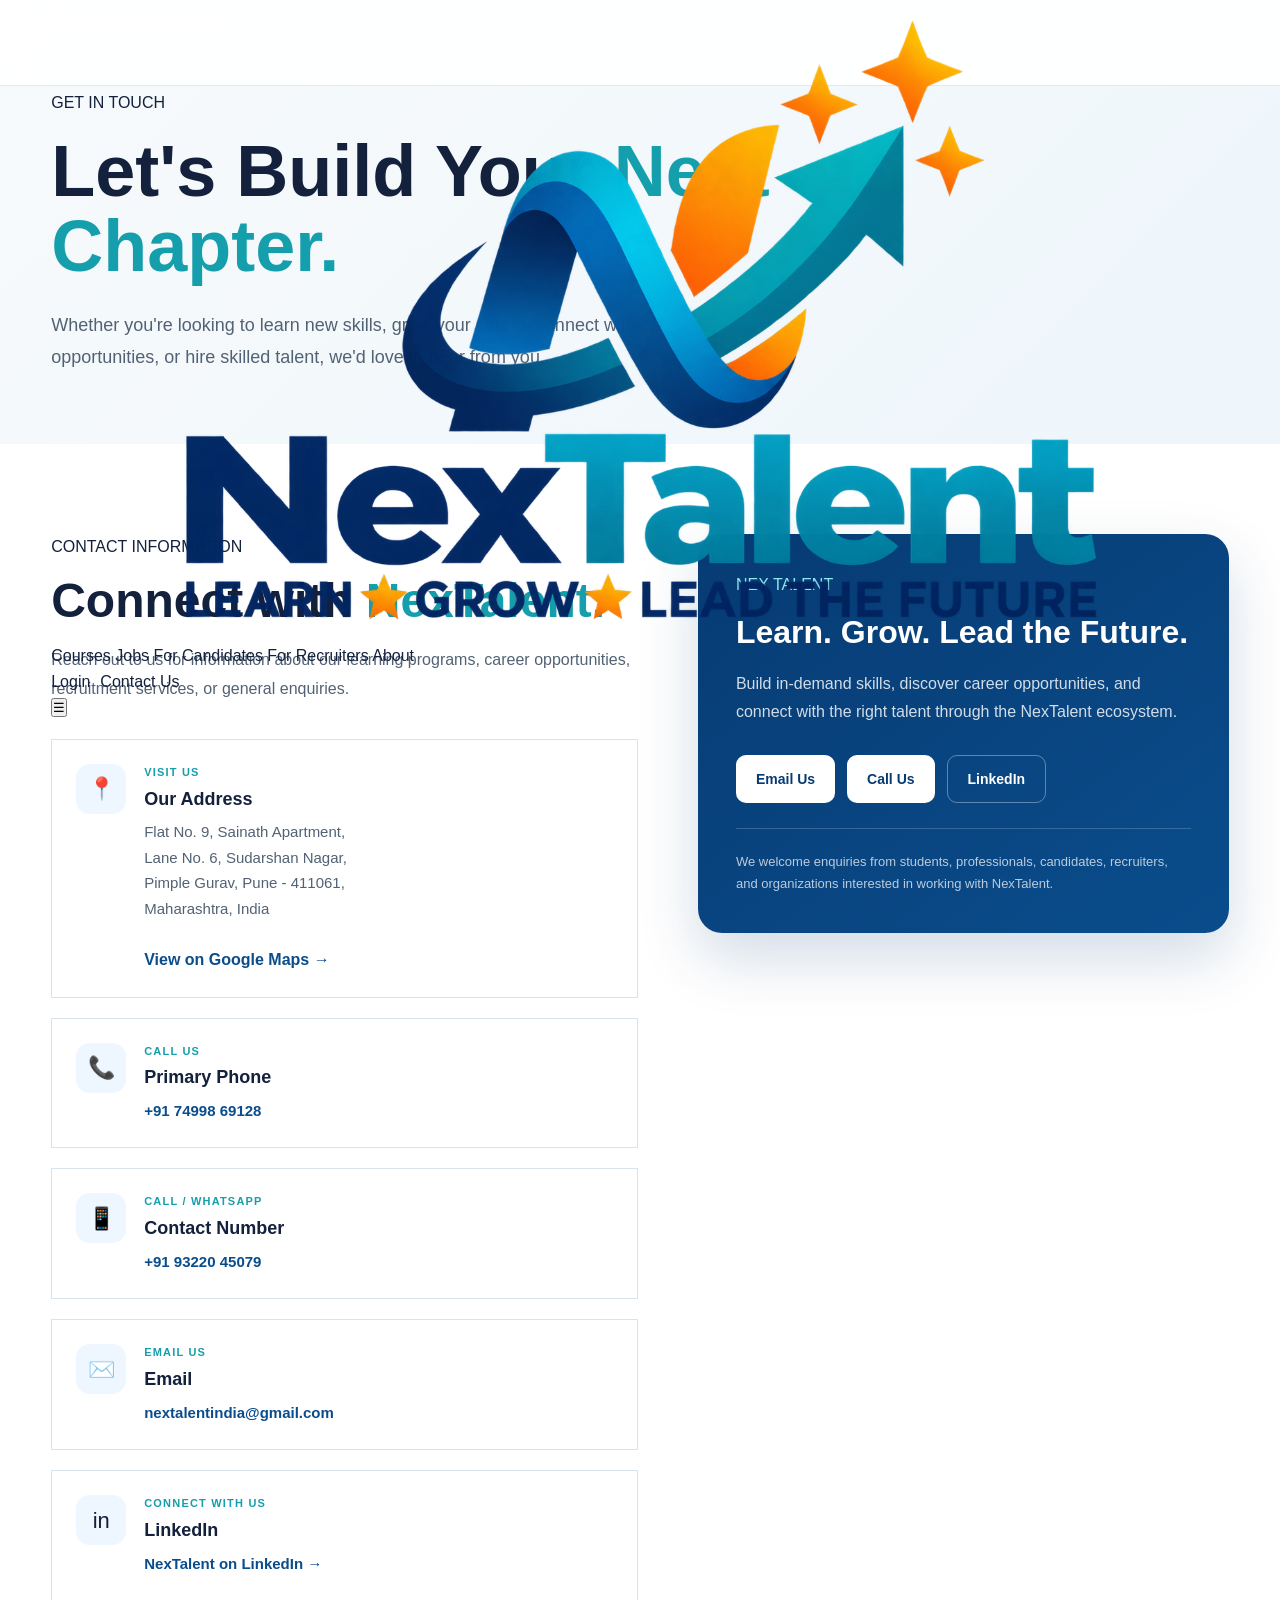
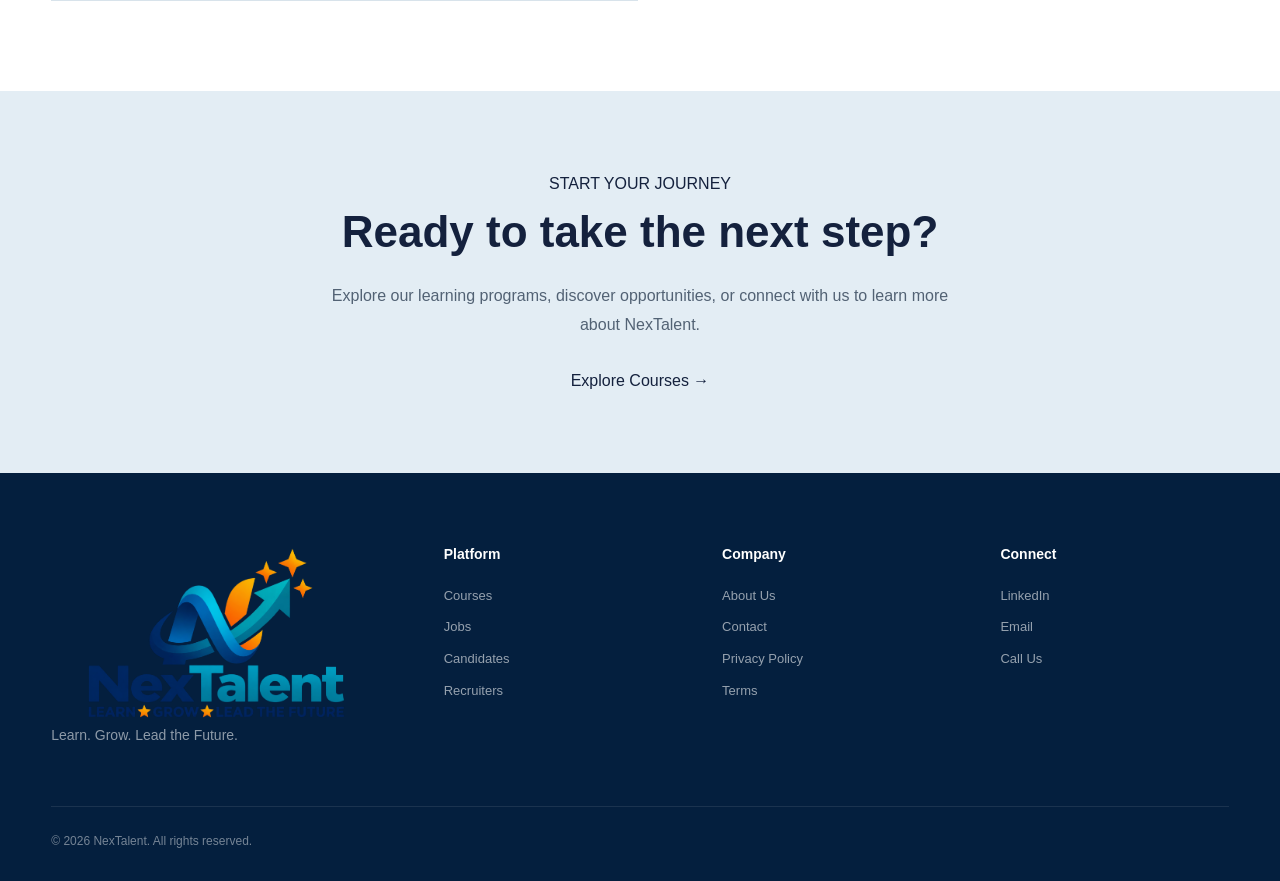
==== commit 5baf8322: "Update NexTalent contact page" ====
--- a/pages/contact.html
+++ b/pages/contact.html
@@ -1,3355 +1,1313 @@
 <!DOCTYPE html>
 <html lang="en">
+
 <head>
 
     <meta charset="UTF-8">
 
-    <meta
-        name="viewport"
-        content="width=device-width, initial-scale=1.0"
-    >
-
-    <title>Contact NexTalent | Let's Connect</title>
-
-    <meta
-        name="description"
-        content="Contact NexTalent for course enquiries, career questions, recruitment partnerships, employee upskilling and business enquiries."
-    >
-
-    <link
-        rel="icon"
-        href="../assets/images/logo.png"
-    >
+    <meta name="viewport"
+          content="width=device-width, initial-scale=1.0">
+
+    <meta name="description"
+          content="Contact NexTalent for courses, career opportunities, recruitment, upskilling and professional services.">
+
+    <meta name="keywords"
+          content="NexTalent, contact NexTalent, courses, careers, recruitment, upskilling, Pune">
+
+    <meta name="author"
+          content="NexTalent">
+
+    <title>Contact NexTalent | Learn. Grow. Lead the Future.</title>
+
+
+    <!-- Google Font -->
+
+    <link rel="preconnect"
+          href="https://fonts.googleapis.com">
+
+    <link rel="preconnect"
+          href="https://fonts.gstatic.com"
+          crossorigin>
+
+    <link href="https://fonts.googleapis.com/css2?family=Inter:wght@400;500;600;700;800&display=swap"
+          rel="stylesheet">
+
+
+    <!-- Main Website CSS -->
+
+    <link rel="stylesheet"
+          href="../css/style.css">
+
+
+    <!-- Contact Page Styles -->
 
     <style>
 
-        /* =========================================================
-           NEX TALENT — CONTACT PAGE
-           Premium Editorial Contact Experience
-        ========================================================= */
-
-        :root {
-
-            --navy: #073b73;
-            --navy-dark: #052b55;
-
-            --blue: #0a4d8c;
-
-            --teal: #159eac;
-            --teal-dark: #087e8b;
-
-            --orange: #f7941d;
-            --orange-dark: #e87800;
-
-            --white: #ffffff;
-
-            --background: #eef4f8;
-            --background-light: #f7fafc;
-
-            --text: #14213d;
-            --text-light: #5b6878;
-
-            --border: #d8e3eb;
-
-            --shadow-sm:
-                0 10px 30px rgba(7, 59, 115, .08);
-
-            --shadow-md:
-                0 20px 55px rgba(7, 59, 115, .12);
-
-            --radius-md: 24px;
-            --radius-lg: 34px;
-
-            --container: 1240px;
-        }
-
-
-        /* =========================================================
-           RESET
-        ========================================================= */
-
-        * {
-            margin: 0;
-            padding: 0;
-            box-sizing: border-box;
-        }
-
-        html {
-            scroll-behavior: smooth;
-        }
-
-        body {
-
-            font-family:
-                Inter,
-                "Segoe UI",
-                Arial,
-                sans-serif;
-
-            color: var(--text);
+        /* =====================================================
+           CONTACT PAGE
+        ===================================================== */
+
+        .contact-hero {
+
+            padding: 90px 0 70px;
 
             background:
-                var(--background-light);
-
-            overflow-x: hidden;
-        }
-
-        a {
-            color: inherit;
-            text-decoration: none;
-        }
-
-        img {
-            max-width: 100%;
-            display: block;
-        }
-
-        button,
-        input,
-        textarea,
-        select {
-            font: inherit;
-        }
-
-        .contact-container {
-
-            width:
-                min(
-                    var(--container),
-                    calc(100% - 48px)
-                );
-
-            margin: auto;
-        }
-
-
-        /* =========================================================
-           NAVBAR
-        ========================================================= */
-
-        .contact-nav {
-
-            position: fixed;
-
-            top: 0;
-            left: 0;
-
-            width: 100%;
-
-            z-index: 1000;
-
-            padding: 18px 0;
-
-            transition:
-                background .3s ease,
-                box-shadow .3s ease,
-                padding .3s ease;
-        }
-
-        .contact-nav.scrolled {
-
-            background:
-                rgba(255,255,255,.93);
-
-            backdrop-filter:
-                blur(18px);
-
-            box-shadow:
-                0 8px 30px
-                rgba(7,59,115,.08);
-
-            padding: 12px 0;
-        }
-
-        .contact-nav-inner {
-
-            width:
-                min(
-                    var(--container),
-                    calc(100% - 48px)
-                );
-
-            margin: auto;
-
-            display: flex;
-
-            align-items: center;
-
-            justify-content: space-between;
-
-            gap: 30px;
-        }
-
-        .contact-logo img {
-
-            width: 150px;
-            height: auto;
-        }
-
-        .contact-nav-links {
-
-            display: flex;
-
-            align-items: center;
-
-            gap: 28px;
-        }
-
-        .contact-nav-links a {
-
-            position: relative;
-
-            padding: 8px 0;
-
-            color:
-                var(--text);
-
-            font-size: 14px;
-
-            font-weight: 600;
-
-            transition:
-                color .25s ease;
-        }
-
-        .contact-nav-links a::after {
-
-            content: "";
-
-            position: absolute;
-
-            left: 0;
-            bottom: 0;
-
-            width: 0;
-            height: 2px;
-
-            background:
-                var(--teal);
-
-            transition:
-                width .25s ease;
-        }
-
-        .contact-nav-links a:hover {
-
-            color:
-                var(--blue);
-        }
-
-        .contact-nav-links a:hover::after {
-
-            width: 100%;
-        }
-
-        .contact-nav-cta {
-
-            padding:
-                12px 20px !important;
-
-            border-radius:
-                100px;
-
-            background:
-                var(--navy);
-
-            color:
-                white !important;
-
-            box-shadow:
-                0 8px 20px
-                rgba(7,59,115,.18);
-        }
-
-        .contact-nav-cta::after {
-            display: none;
-        }
-
-        .contact-nav-cta:hover {
-            background:
-                var(--blue);
-        }
-
-
-        /* =========================================================
-           MOBILE NAV
-        ========================================================= */
-
-        .contact-menu-btn {
-
-            display: none;
-
-            width: 42px;
-            height: 42px;
-
-            border: 0;
-
-            border-radius: 12px;
-
-            background:
-                transparent;
-
-            cursor: pointer;
-        }
-
-        .contact-menu-btn span {
-
-            display: block;
-
-            width: 22px;
-            height: 2px;
-
-            margin: 5px auto;
-
-            background:
-                var(--navy);
-        }
-
-        .contact-mobile-menu {
-            display: none;
-        }
-
-
-        /* =========================================================
-           HERO
-        ========================================================= */
-
-        .contact-hero {
-
-            position: relative;
-
-            min-height:
-                72vh;
-
-            display: flex;
-
-            align-items: center;
-
-            overflow: hidden;
-
-            background:
-
-                radial-gradient(
-                    circle at 85% 20%,
-                    rgba(21,158,172,.18),
-                    transparent 31%
-                ),
-
-                radial-gradient(
-                    circle at 12% 80%,
-                    rgba(247,148,29,.08),
-                    transparent 28%
-                ),
-
                 linear-gradient(
                     135deg,
-                    #f5f9fb 0%,
-                    #e5eff5 100%
+                    #f7fafc 0%,
+                    #eef6fb 100%
                 );
-        }
-
-        .contact-hero::before {
-
-            content: "";
-
-            position: absolute;
-
-            width: 680px;
-            height: 680px;
-
-            right: -290px;
-            top: -80px;
-
-            border:
-                1px solid
-                rgba(7,59,115,.08);
-
-            border-radius:
-                50%;
-        }
-
-        .contact-hero::after {
-
-            content: "";
-
-            position: absolute;
-
-            width: 430px;
-            height: 430px;
-
-            right: -60px;
-            top: 50px;
-
-            border:
-                1px solid
-                rgba(21,158,172,.13);
-
-            border-radius:
-                50%;
-        }
+
+        }
+
 
         .contact-hero-content {
 
-            position: relative;
-
-            z-index: 2;
-
-            max-width: 850px;
-
-            padding:
-                165px 0 95px;
-        }
-
-        .contact-eyebrow {
+            max-width: 760px;
+
+        }
+
+
+        .contact-hero .section-label {
+
+            display: inline-block;
+
+            margin-bottom: 18px;
+
+        }
+
+
+        .contact-hero h1 {
+
+            font-size: clamp(42px, 6vw, 72px);
+
+            line-height: 1.05;
+
+            margin-bottom: 24px;
+
+            color: var(--text);
+
+            font-weight: 800;
+
+        }
+
+
+        .contact-hero h1 span {
+
+            color: var(--teal);
+
+        }
+
+
+        .contact-hero p {
+
+            max-width: 680px;
+
+            color: var(--text-light);
+
+            font-size: 18px;
+
+            line-height: 1.8;
+
+        }
+
+
+        /* =====================================================
+           CONTACT SECTION
+        ===================================================== */
+
+        .contact-section {
+
+            padding: 90px 0;
+
+            background: var(--white);
+
+        }
+
+
+        .contact-grid {
+
+            display: grid;
+
+            grid-template-columns:
+                minmax(0, 1.05fr)
+                minmax(0, 0.95fr);
+
+            gap: 60px;
+
+            align-items: start;
+
+        }
+
+
+        .contact-heading {
+
+            margin-bottom: 35px;
+
+        }
+
+
+        .contact-heading .section-label {
+
+            display: inline-block;
+
+            margin-bottom: 14px;
+
+        }
+
+
+        .contact-heading h2 {
+
+            font-size: clamp(32px, 4vw, 48px);
+
+            line-height: 1.15;
+
+            margin-bottom: 18px;
+
+            color: var(--text);
+
+        }
+
+
+        .contact-heading h2 span {
+
+            color: var(--teal);
+
+        }
+
+
+        .contact-heading p {
+
+            color: var(--text-light);
+
+            font-size: 16px;
+
+            line-height: 1.8;
+
+        }
+
+
+        /* =====================================================
+           CONTACT CARDS
+        ===================================================== */
+
+        .contact-info {
+
+            display: flex;
+
+            flex-direction: column;
+
+            gap: 20px;
+
+        }
+
+
+        .contact-item {
+
+            display: flex;
+
+            align-items: flex-start;
+
+            gap: 18px;
+
+            padding: 24px;
+
+            background: var(--white);
+
+            border: 1px solid var(--border);
+
+            border-radius: var(--radius);
+
+            box-shadow: var(--shadow);
+
+            transition: var(--transition);
+
+        }
+
+
+        .contact-item:hover {
+
+            transform: translateY(-4px);
+
+            box-shadow: var(--shadow-hover);
+
+        }
+
+
+        .contact-icon {
+
+            width: 50px;
+
+            height: 50px;
+
+            min-width: 50px;
+
+            display: flex;
+
+            align-items: center;
+
+            justify-content: center;
+
+            border-radius: 14px;
+
+            background: #eef6ff;
+
+            font-size: 22px;
+
+        }
+
+
+        .contact-item-content {
+
+            flex: 1;
+
+        }
+
+
+        .contact-label {
+
+            display: block;
+
+            margin-bottom: 3px;
+
+            color: var(--teal);
+
+            font-size: 11px;
+
+            font-weight: 800;
+
+            letter-spacing: 1.2px;
+
+            text-transform: uppercase;
+
+        }
+
+
+        .contact-item h3 {
+
+            margin-bottom: 6px;
+
+            color: var(--text);
+
+            font-size: 18px;
+
+            font-weight: 700;
+
+        }
+
+
+        .contact-item p {
+
+            margin: 0;
+
+            color: var(--text-light);
+
+            font-size: 15px;
+
+            line-height: 1.7;
+
+        }
+
+
+        .contact-item a {
+
+            color: var(--blue);
+
+            font-weight: 600;
+
+            transition: var(--transition);
+
+        }
+
+
+        .contact-item a:hover {
+
+            color: var(--teal);
+
+        }
+
+
+        /* =====================================================
+           CONTACT ACTION PANEL
+        ===================================================== */
+
+        .contact-panel {
+
+            padding: 38px;
+
+            border-radius: 24px;
+
+            background:
+                linear-gradient(
+                    145deg,
+                    var(--navy),
+                    var(--blue)
+                );
+
+            color: var(--white);
+
+            box-shadow:
+                0 25px 60px rgba(7, 59, 115, 0.18);
+
+        }
+
+
+        .contact-panel .section-label {
+
+            color: #8ee8ef;
+
+            display: inline-block;
+
+            margin-bottom: 16px;
+
+        }
+
+
+        .contact-panel h2 {
+
+            margin-bottom: 18px;
+
+            color: var(--white);
+
+            font-size: 32px;
+
+            line-height: 1.2;
+
+        }
+
+
+        .contact-panel p {
+
+            margin-bottom: 28px;
+
+            color: rgba(255,255,255,0.82);
+
+            line-height: 1.8;
+
+        }
+
+
+        .contact-actions {
+
+            display: flex;
+
+            flex-wrap: wrap;
+
+            gap: 12px;
+
+        }
+
+
+        .contact-action {
 
             display: inline-flex;
 
             align-items: center;
 
-            gap: 9px;
-
-            margin-bottom: 24px;
-
-            color:
-                var(--teal-dark);
-
-            font-size: 12px;
-
-            font-weight: 800;
-
-            letter-spacing: .16em;
-
-            text-transform: uppercase;
-        }
-
-        .contact-eyebrow::before {
-
-            content: "";
-
-            width: 28px;
-            height: 2px;
-
-            background:
-                var(--orange);
-        }
-
-        .contact-hero h1 {
-
-            max-width: 850px;
-
-            font-family:
-                "Trebuchet MS",
-                Inter,
-                sans-serif;
-
-            color:
-                var(--navy);
-
-            font-size:
-                clamp(52px, 7vw, 92px);
-
-            line-height:
-                .94;
-
-            letter-spacing:
-                -.065em;
-        }
-
-        .contact-hero h1 span {
-            color:
-                var(--teal);
-        }
-
-        .contact-hero-text {
+            justify-content: center;
+
+            min-height: 48px;
+
+            padding: 0 20px;
+
+            border-radius: 10px;
+
+            background: var(--white);
+
+            color: var(--navy);
+
+            font-size: 14px;
+
+            font-weight: 700;
+
+            transition: var(--transition);
+
+        }
+
+
+        .contact-action:hover {
+
+            transform: translateY(-2px);
+
+            background: #f1f7fb;
+
+        }
+
+
+        .contact-action.secondary {
+
+            background: transparent;
+
+            border: 1px solid rgba(255,255,255,0.35);
+
+            color: var(--white);
+
+        }
+
+
+        .contact-action.secondary:hover {
+
+            background: rgba(255,255,255,0.1);
+
+        }
+
+
+        /* =====================================================
+           BUSINESS HOURS / LOCATION
+        ===================================================== */
+
+        .contact-note {
+
+            margin-top: 25px;
+
+            padding-top: 22px;
+
+            border-top: 1px solid rgba(255,255,255,0.18);
+
+            color: rgba(255,255,255,0.72);
+
+            font-size: 13px;
+
+            line-height: 1.7;
+
+        }
+
+
+        /* =====================================================
+           CTA
+        ===================================================== */
+
+        .contact-bottom {
+
+            padding: 80px 0;
+
+            background: var(--background-dark);
+
+            text-align: center;
+
+        }
+
+
+        .contact-bottom h2 {
+
+            margin-bottom: 15px;
+
+            color: var(--text);
+
+            font-size: clamp(30px, 4vw, 44px);
+
+        }
+
+
+        .contact-bottom p {
 
             max-width: 650px;
 
-            margin-top: 28px;
-
-            color:
-                var(--text-light);
-
-            font-size: 18px;
-
-            line-height: 1.75;
-        }
-
-
-        /* =========================================================
-           QUICK CONTACT STRIP
-        ========================================================= */
-
-        .contact-quick-strip {
-
-            position: relative;
-
-            z-index: 5;
-
-            margin-top: -1px;
-
-            background:
-                var(--navy);
-
-            color:
-                white;
-        }
-
-        .contact-quick-grid {
-
-            display: grid;
-
-            grid-template-columns:
-                repeat(3, 1fr);
-        }
-
-        .contact-quick-card {
-
-            display: flex;
-
-            align-items: center;
-
-            gap: 16px;
-
-            padding:
-                30px;
-
-            border-right:
-                1px solid
-                rgba(255,255,255,.10);
-        }
-
-        .contact-quick-card:last-child {
-            border-right: 0;
-        }
-
-        .contact-quick-icon {
-
-            flex: 0 0 auto;
-
-            width: 45px;
-            height: 45px;
-
-            display: flex;
-
-            align-items: center;
-            justify-content: center;
-
-            border-radius:
-                13px;
-
-            background:
-                rgba(255,255,255,.08);
-
-            color:
-                #6bd5dd;
-
-            font-size: 18px;
-        }
-
-        .contact-quick-label {
-
-            color:
-                rgba(255,255,255,.50);
-
-            font-size: 10px;
-
-            font-weight: 800;
-
-            letter-spacing: .12em;
-
-            text-transform: uppercase;
-
-            margin-bottom: 5px;
-        }
-
-        .contact-quick-value {
-
-            color:
-                white;
-
-            font-size: 14px;
-
-            font-weight: 700;
-        }
-
-
-        /* =========================================================
-           CONTACT MAIN
-        ========================================================= */
-
-        .contact-main {
-
-            padding:
-                120px 0;
-
-            background:
-                var(--background-light);
-        }
-
-        .contact-main-grid {
-
-            display: grid;
-
-            grid-template-columns:
-                .75fr
-                1.25fr;
-
-            gap: 70px;
-
-            align-items: start;
-        }
-
-
-        /* =========================================================
-           CONTACT INFORMATION
-        ========================================================= */
-
-        .contact-info-label {
-
-            color:
-                var(--teal-dark);
-
-            font-size: 12px;
-
-            font-weight: 800;
-
-            letter-spacing: .16em;
-
-            text-transform: uppercase;
-        }
-
-        .contact-info h2 {
-
-            max-width: 500px;
-
-            margin-top: 15px;
-
-            color:
-                var(--navy);
-
-            font-size:
-                clamp(40px, 4.5vw, 60px);
-
-            line-height: 1;
-
-            letter-spacing:
-                -.055em;
-        }
-
-        .contact-info-intro {
-
-            max-width: 500px;
-
-            margin-top: 22px;
-
-            color:
-                var(--text-light);
-
-            font-size: 15px;
+            margin: 0 auto 28px;
+
+            color: var(--text-light);
 
             line-height: 1.8;
-        }
-
-
-        /* =========================================================
-           CONTACT CARDS
-        ========================================================= */
-
-        .contact-info-cards {
-
-            display: grid;
-
-            gap: 14px;
-
-            margin-top: 35px;
-        }
-
-        .contact-info-card {
-
-            display: flex;
-
-            align-items: flex-start;
-
-            gap: 15px;
-
-            padding:
-                20px;
-
-            border:
-                1px solid
-                var(--border);
-
-            border-radius:
-                18px;
-
-            background:
-                white;
-
-            transition:
-                transform .25s ease,
-                box-shadow .25s ease,
-                border-color .25s ease;
-        }
-
-        .contact-info-card:hover {
-
-            transform:
-                translateX(5px);
-
-            border-color:
-                rgba(21,158,172,.35);
-
-            box-shadow:
-                var(--shadow-sm);
-        }
-
-        .contact-info-icon {
-
-            flex: 0 0 auto;
-
-            width: 44px;
-            height: 44px;
-
-            display: flex;
-
-            align-items: center;
-            justify-content: center;
-
-            border-radius:
-                13px;
-
-            background:
-                var(--background);
-
-            color:
-                var(--navy);
-
-            font-size: 18px;
-        }
-
-        .contact-info-card small {
-
-            display: block;
-
-            margin-bottom: 5px;
-
-            color:
-                var(--text-light);
-
-            font-size: 10px;
-
-            font-weight: 800;
-
-            letter-spacing: .12em;
-
-            text-transform: uppercase;
-        }
-
-        .contact-info-card strong {
-
-            display: block;
-
-            color:
-                var(--navy);
-
-            font-size: 14px;
-
-            line-height: 1.5;
-        }
-
-        .contact-info-card a {
-
-            transition:
-                color .2s ease;
-        }
-
-        .contact-info-card a:hover {
-
-            color:
-                var(--teal-dark);
-        }
-
-
-        /* =========================================================
-           SOCIAL / LINKEDIN
-        ========================================================= */
-
-        .contact-social {
-
-            margin-top: 30px;
-
-            padding-top: 28px;
-
-            border-top:
-                1px solid
-                var(--border);
-        }
-
-        .contact-social-title {
-
-            color:
-                var(--navy);
-
-            font-size: 13px;
-
-            font-weight: 800;
-        }
-
-        .contact-social-link {
-
-            display: inline-flex;
-
-            align-items: center;
-
-            gap: 10px;
-
-            margin-top: 12px;
-
-            padding:
-                10px 15px;
-
-            border-radius:
-                100px;
-
-            background:
-                var(--navy);
-
-            color:
-                white;
-
-            font-size: 12px;
-
-            font-weight: 700;
-
-            transition:
-                transform .25s ease,
-                background .25s ease;
-        }
-
-        .contact-social-link:hover {
-
-            transform:
-                translateY(-2px);
-
-            background:
-                var(--blue);
-        }
-
-
-        /* =========================================================
-           FORM CONTAINER
-        ========================================================= */
-
-        .contact-form-wrapper {
-
-            position: relative;
-
-            padding:
-                45px;
-
-            border:
-                1px solid
-                var(--border);
-
-            border-radius:
-                var(--radius-lg);
-
-            background:
-                white;
-
-            box-shadow:
-                var(--shadow-md);
-        }
-
-        .contact-form-top {
-
-            display: flex;
-
-            align-items: flex-start;
-
-            justify-content: space-between;
-
-            gap: 30px;
-
-            margin-bottom: 35px;
-        }
-
-        .contact-form-top h3 {
-
-            color:
-                var(--navy);
-
-            font-size: 29px;
-
-            letter-spacing:
-                -.04em;
-        }
-
-        .contact-form-top p {
-
-            max-width: 350px;
-
-            color:
-                var(--text-light);
-
-            font-size: 13px;
-
-            line-height: 1.6;
-        }
-
-        .contact-form-badge {
-
-            flex: 0 0 auto;
-
-            padding:
-                8px 12px;
-
-            border-radius:
-                100px;
-
-            background:
-                rgba(21,158,172,.10);
-
-            color:
-                var(--teal-dark);
-
-            font-size: 9px;
-
-            font-weight: 800;
-
-            letter-spacing: .10em;
-
-            text-transform: uppercase;
-        }
-
-
-        /* =========================================================
-           FORM
-        ========================================================= */
-
-        .contact-form {
-
-            display: grid;
-
-            gap: 20px;
-        }
-
-        .contact-form-row {
-
-            display: grid;
-
-            grid-template-columns:
-                1fr
-                1fr;
-
-            gap: 16px;
-        }
-
-        .contact-field {
-
-            display: flex;
-
-            flex-direction: column;
-
-            gap: 8px;
-        }
-
-        .contact-field label {
-
-            color:
-                var(--navy);
-
-            font-size: 11px;
-
-            font-weight: 800;
-
-            letter-spacing: .05em;
-        }
-
-        .contact-field label span {
-
-            color:
-                var(--orange);
-        }
-
-        .contact-field input,
-        .contact-field select,
-        .contact-field textarea {
-
-            width: 100%;
-
-            border:
-                1px solid
-                var(--border);
-
-            border-radius:
-                13px;
-
-            background:
-                #fbfdfe;
-
-            color:
-                var(--text);
-
-            padding:
-                14px 15px;
-
-            outline: none;
-
-            font-size: 13px;
-
-            transition:
-                border-color .2s ease,
-                box-shadow .2s ease,
-                background .2s ease;
-        }
-
-        .contact-field textarea {
-
-            min-height: 145px;
-
-            resize:
-                vertical;
-        }
-
-        .contact-field input::placeholder,
-        .contact-field textarea::placeholder {
-
-            color:
-                #9aa7b5;
-        }
-
-        .contact-field input:focus,
-        .contact-field select:focus,
-        .contact-field textarea:focus {
-
-            background:
-                white;
-
-            border-color:
-                var(--teal);
-
-            box-shadow:
-                0 0 0 4px
-                rgba(21,158,172,.08);
-        }
-
-        .contact-form-footer {
-
-            display: flex;
-
-            align-items: center;
-
-            justify-content: space-between;
-
-            gap: 20px;
-
-            margin-top: 5px;
-        }
-
-        .contact-form-note {
-
-            max-width: 360px;
-
-            color:
-                var(--text-light);
-
-            font-size: 10px;
-
-            line-height: 1.6;
-        }
-
-        .contact-submit {
-
-            flex: 0 0 auto;
-
-            border: 0;
-
-            padding:
-                15px 24px;
-
-            border-radius:
-                100px;
-
-            background:
-                var(--navy);
-
-            color:
-                white;
-
-            cursor: pointer;
-
-            font-size: 13px;
-
-            font-weight: 800;
-
-            box-shadow:
-                0 12px 25px
-                rgba(7,59,115,.17);
-
-            transition:
-                transform .25s ease,
-                background .25s ease,
-                box-shadow .25s ease;
-        }
-
-        .contact-submit:hover {
-
-            transform:
-                translateY(-3px);
-
-            background:
-                var(--blue);
-
-            box-shadow:
-                0 16px 30px
-                rgba(7,59,115,.22);
-        }
-
-        .contact-submit:disabled {
-
-            opacity: .7;
-
-            cursor:
-                not-allowed;
-
-            transform:
-                none;
-        }
-
-
-        /* =========================================================
-           SUCCESS MESSAGE
-        ========================================================= */
-
-        .contact-success {
-
-            display: none;
-
-            margin-top: 20px;
-
-            padding:
-                15px 17px;
-
-            border-radius:
-                13px;
-
-            background:
-                rgba(21,158,172,.09);
-
-            border:
-                1px solid
-                rgba(21,158,172,.20);
-
-            color:
-                var(--teal-dark);
-
-            font-size: 12px;
-
-            line-height: 1.6;
-        }
-
-        .contact-success.show {
-            display: block;
-        }
-
-
-        /* =========================================================
-           ENQUIRY TYPES
-        ========================================================= */
-
-        .contact-enquiries {
-
-            padding:
-                115px 0;
-
-            background:
-                white;
-        }
-
-        .contact-enquiries-header {
-
-            max-width: 800px;
-
-            margin-bottom:
-                60px;
-        }
-
-        .contact-enquiries-header h2 {
-
-            margin-top: 15px;
-
-            color:
-                var(--navy);
-
-            font-size:
-                clamp(40px, 5vw, 62px);
-
-            line-height:
-                .98;
-
-            letter-spacing:
-                -.055em;
-        }
-
-        .contact-enquiries-grid {
-
-            display: grid;
-
-            grid-template-columns:
-                repeat(3, 1fr);
-
-            gap: 18px;
-        }
-
-        .contact-enquiry-card {
-
-            min-height:
-                240px;
-
-            padding:
-                30px;
-
-            border:
-                1px solid
-                var(--border);
-
-            border-radius:
-                var(--radius-md);
-
-            background:
-                var(--background-light);
-
-            transition:
-                transform .3s ease,
-                box-shadow .3s ease,
-                background .3s ease;
-        }
-
-        .contact-enquiry-card:hover {
-
-            transform:
-                translateY(-7px);
-
-            background:
-                white;
-
-            box-shadow:
-                var(--shadow-sm);
-        }
-
-        .contact-enquiry-number {
-
-            color:
-                var(--orange);
-
-            font-size: 11px;
-
-            font-weight: 800;
-
-            letter-spacing: .15em;
-        }
-
-        .contact-enquiry-icon {
-
-            width: 48px;
-            height: 48px;
-
-            display: flex;
-
-            align-items: center;
-            justify-content: center;
-
-            margin-top: 22px;
-
-            border-radius:
-                14px;
-
-            background:
-                var(--navy);
-
-            color:
-                white;
-
-            font-size: 18px;
-        }
-
-        .contact-enquiry-card h3 {
-
-            margin-top:
-                20px;
-
-            color:
-                var(--navy);
-
-            font-size:
-                19px;
-        }
-
-        .contact-enquiry-card p {
-
-            margin-top:
-                8px;
-
-            color:
-                var(--text-light);
-
-            font-size:
-                13px;
-
-            line-height:
-                1.65;
-        }
-
-
-        /* =========================================================
-           FAQ / NOTE
-        ========================================================= */
-
-        .contact-note-section {
-
-            padding:
-                120px 0;
-
-            background:
-                var(--background);
-        }
-
-        .contact-note-grid {
-
-            display: grid;
-
-            grid-template-columns:
-                1fr
-                1fr;
-
-            gap: 20px;
-        }
-
-        .contact-note-card {
-
-            min-height:
-                300px;
-
-            padding:
-                42px;
-
-            border-radius:
-                var(--radius-lg);
-
-            border:
-                1px solid
-                var(--border);
-
-            background:
-                white;
-        }
-
-        .contact-note-card.dark {
-
-            background:
-                var(--navy);
-
-            border-color:
-                var(--navy);
-
-            color:
-                white;
-        }
-
-        .contact-note-label {
-
-            color:
-                var(--orange);
-
-            font-size:
-                11px;
-
-            font-weight:
-                800;
-
-            letter-spacing:
-                .16em;
-
-            text-transform:
-                uppercase;
-        }
-
-        .contact-note-card h3 {
-
-            max-width:
-                500px;
-
-            margin-top:
-                25px;
-
-            font-size:
-                34px;
-
-            line-height:
-                1.03;
-
-            letter-spacing:
-                -.045em;
-        }
-
-        .contact-note-card:not(.dark) h3 {
-            color:
-                var(--navy);
-        }
-
-        .contact-note-card p {
-
-            max-width:
-                520px;
-
-            margin-top:
-                18px;
-
-            color:
-                var(--text-light);
-
-            font-size:
-                14px;
-
-            line-height:
-                1.75;
-        }
-
-        .contact-note-card.dark p {
-
-            color:
-                rgba(255,255,255,.65);
-        }
-
-
-        /* =========================================================
-           CTA
-        ========================================================= */
-
-        .contact-cta {
-
-            padding:
-                110px 0;
-
-            background:
-
-                radial-gradient(
-                    circle at 80% 20%,
-                    rgba(21,158,172,.18),
-                    transparent 30%
-                ),
-
-                linear-gradient(
-                    135deg,
-                    var(--blue),
-                    var(--navy)
-                );
-
-            color:
-                white;
-        }
-
-        .contact-cta-inner {
-
-            position: relative;
-
-            display: grid;
-
-            grid-template-columns:
-                1.2fr
-                .8fr;
-
-            align-items:
-                center;
-
-            gap: 70px;
-        }
-
-        .contact-cta-inner::after {
-
-            content:
-                "04";
-
-            position: absolute;
-
-            right: -15px;
-            bottom: -100px;
-
-            color:
-                rgba(255,255,255,.035);
-
-            font-size:
-                250px;
-
-            font-weight:
-                900;
-
-            line-height:
-                1;
-        }
-
-        .contact-cta h2 {
-
-            position: relative;
-
-            z-index: 2;
-
-            max-width:
-                800px;
-
-            font-size:
-                clamp(42px, 5vw, 70px);
-
-            line-height:
-                .98;
-
-            letter-spacing:
-                -.055em;
-        }
-
-        .contact-cta h2 span {
-            color:
-                #6bd5dd;
-        }
-
-        .contact-cta-copy {
-
-            position: relative;
-
-            z-index: 2;
-        }
-
-        .contact-cta-copy p {
-
-            color:
-                rgba(255,255,255,.68);
-
-            font-size:
-                16px;
-
-            line-height:
-                1.75;
-        }
-
-        .contact-cta-button {
-
-            display: inline-flex;
-
-            align-items:
-                center;
-
-            justify-content:
-                center;
-
-            margin-top:
-                25px;
-
-            padding:
-                15px 24px;
-
-            border-radius:
-                100px;
-
-            background:
-                white;
-
-            color:
-                var(--navy);
-
-            font-size:
-                13px;
-
-            font-weight:
-                800;
-
-            transition:
-                transform .25s ease,
-                box-shadow .25s ease;
-        }
-
-        .contact-cta-button:hover {
-
-            transform:
-                translateY(-3px);
-
-            box-shadow:
-                0 15px 30px
-                rgba(0,0,0,.16);
-        }
-
-
-        /* =========================================================
-           FOOTER
-        ========================================================= */
-
-        .contact-footer {
-
-            padding:
-                70px 0 30px;
-
-            background:
-                #031f3d;
-
-            color:
-                white;
-        }
-
-        .contact-footer-top {
-
-            display: grid;
-
-            grid-template-columns:
-                1.3fr
-                .7fr
-                .7fr
-                .9fr;
-
-            gap:
-                50px;
-
-            padding-bottom:
-                55px;
-
-            border-bottom:
-                1px solid
-                rgba(255,255,255,.08);
-        }
-
-        .contact-footer-brand img {
-
-            width:
-                155px;
-
-            margin-bottom:
-                20px;
-
-            filter:
-                brightness(0)
-                invert(1);
-        }
-
-        .contact-footer-brand p {
-
-            max-width:
-                300px;
-
-            color:
-                rgba(255,255,255,.55);
-
-            font-size:
-                13px;
-
-            line-height:
-                1.7;
-        }
-
-        .contact-footer-column h4 {
-
-            margin-bottom:
-                18px;
-
-            color:
-                white;
-
-            font-size:
-                12px;
-
-            letter-spacing:
-                .12em;
-
-            text-transform:
-                uppercase;
-        }
-
-        .contact-footer-column a {
-
-            display:
-                block;
-
-            margin-bottom:
-                11px;
-
-            color:
-                rgba(255,255,255,.55);
-
-            font-size:
-                13px;
-
-            transition:
-                color .2s ease;
-        }
-
-        .contact-footer-column a:hover {
-            color:
-                white;
-        }
-
-        .contact-footer-bottom {
-
-            display:
-                flex;
-
-            align-items:
-                center;
-
-            justify-content:
-                space-between;
-
-            gap:
-                20px;
-
-            padding-top:
-                25px;
-
-            color:
-                rgba(255,255,255,.4);
-
-            font-size:
-                11px;
-        }
-
-        .contact-footer-social {
-
-            display:
-                flex;
-
-            gap:
-                10px;
-        }
-
-        .contact-footer-social a {
-
-            width:
-                34px;
-
-            height:
-                34px;
-
-            display:
-                flex;
-
-            align-items:
-                center;
-
-            justify-content:
-                center;
-
-            border-radius:
-                50%;
-
-            border:
-                1px solid
-                rgba(255,255,255,.12);
-
-            color:
-                rgba(255,255,255,.65);
-
-            font-size:
-                11px;
-        }
-
-
-        /* =========================================================
-           REVEAL ANIMATION
-        ========================================================= */
-
-        .contact-reveal {
-
-            opacity: 0;
-
-            transform:
-                translateY(25px);
-
-            transition:
-                opacity .7s ease,
-                transform .7s ease;
-        }
-
-        .contact-reveal.visible {
-
-            opacity: 1;
-
-            transform:
-                translateY(0);
-        }
-
-
-        /* =========================================================
-           RESPONSIVE — 1050
-        ========================================================= */
-
-        @media (max-width: 1050px) {
-
-            .contact-main-grid {
-
-                gap:
-                    40px;
+
+        }
+
+
+        /* =====================================================
+           MOBILE
+        ===================================================== */
+
+        @media (max-width: 900px) {
+
+            .contact-grid {
+
+                grid-template-columns: 1fr;
+
+                gap: 40px;
+
             }
 
-            .contact-enquiries-grid {
-
-                grid-template-columns:
-                    repeat(2, 1fr);
+        }
+
+
+        @media (max-width: 600px) {
+
+            .contact-hero {
+
+                padding: 65px 0 50px;
+
             }
 
-            .contact-footer-top {
-
-                grid-template-columns:
-                    1fr 1fr;
+
+            .contact-section {
+
+                padding: 60px 0;
+
             }
-        }
-
-
-        /* =========================================================
-           RESPONSIVE — 800
-        ========================================================= */
-
-        @media (max-width: 800px) {
-
-            .contact-container,
-            .contact-nav-inner {
-
-                width:
-                    min(
-                        100% - 32px,
-                        var(--container)
-                    );
+
+
+            .contact-item {
+
+                padding: 20px;
+
             }
 
-            .contact-nav {
-
-                padding:
-                    13px 0;
+
+            .contact-icon {
+
+                width: 44px;
+
+                height: 44px;
+
+                min-width: 44px;
+
+                font-size: 19px;
+
             }
 
-            .contact-nav-links {
-                display: none;
+
+            .contact-panel {
+
+                padding: 28px 22px;
+
             }
 
-            .contact-menu-btn {
-                display: block;
+
+            .contact-panel h2 {
+
+                font-size: 27px;
+
             }
 
-            .contact-mobile-menu {
-
-                position: absolute;
-
-                top:
-                    calc(100% + 8px);
-
-                left: 16px;
-                right: 16px;
-
-                padding:
-                    18px;
-
-                border:
-                    1px solid
-                    var(--border);
-
-                border-radius:
-                    20px;
-
-                background:
-                    rgba(255,255,255,.97);
-
-                backdrop-filter:
-                    blur(18px);
-
-                box-shadow:
-                    var(--shadow-md);
+
+            .contact-actions {
+
+                flex-direction: column;
+
             }
 
-            .contact-mobile-menu.open {
-                display: block;
+
+            .contact-action {
+
+                width: 100%;
+
             }
 
-            .contact-mobile-menu a {
-
-                display: block;
-
-                padding:
-                    13px 10px;
-
-                border-bottom:
-                    1px solid
-                    var(--border);
-
-                color:
-                    var(--navy);
-
-                font-size:
-                    14px;
-
-                font-weight:
-                    700;
-            }
-
-            .contact-mobile-menu a:last-child {
-                border-bottom: 0;
-            }
-
-            .contact-hero {
-                min-height:
-                    auto;
-            }
-
-            .contact-hero-content {
-
-                padding:
-                    135px 0 80px;
-
-                text-align:
-                    center;
-            }
-
-            .contact-eyebrow {
-                justify-content:
-                    center;
-            }
-
-            .contact-hero-text {
-                margin-left:
-                    auto;
-
-                margin-right:
-                    auto;
-            }
-
-            .contact-quick-grid {
-
-                grid-template-columns:
-                    1fr;
-            }
-
-            .contact-quick-card {
-
-                border-right:
-                    0;
-
-                border-bottom:
-                    1px solid
-                    rgba(255,255,255,.10);
-            }
-
-            .contact-quick-card:last-child {
-                border-bottom:
-                    0;
-            }
-
-            .contact-main {
-
-                padding:
-                    90px 0;
-            }
-
-            .contact-main-grid {
-
-                grid-template-columns:
-                    1fr;
-            }
-
-            .contact-form-wrapper {
-                padding:
-                    32px;
-            }
-
-            .contact-note-grid,
-            .contact-cta-inner {
-
-                grid-template-columns:
-                    1fr;
-
-                gap:
-                    45px;
-            }
-
-            .contact-footer-top {
-
-                grid-template-columns:
-                    1fr 1fr;
-            }
-        }
-
-
-        /* =========================================================
-           RESPONSIVE — 520
-        ========================================================= */
-
-        @media (max-width: 520px) {
-
-            .contact-hero h1 {
-                font-size:
-                    48px;
-            }
-
-            .contact-hero-text {
-                font-size:
-                    16px;
-            }
-
-            .contact-quick-card {
-                padding:
-                    25px 20px;
-            }
-
-            .contact-form-row {
-
-                grid-template-columns:
-                    1fr;
-            }
-
-            .contact-form-wrapper {
-
-                padding:
-                    25px 20px;
-            }
-
-            .contact-form-top {
-
-                display:
-                    block;
-            }
-
-            .contact-form-badge {
-
-                display:
-                    inline-flex;
-
-                margin-top:
-                    15px;
-            }
-
-            .contact-form-footer {
-
-                flex-direction:
-                    column;
-
-                align-items:
-                    stretch;
-            }
-
-            .contact-submit {
-                width:
-                    100%;
-            }
-
-            .contact-enquiries,
-            .contact-note-section {
-
-                padding:
-                    85px 0;
-            }
-
-            .contact-enquiries-grid {
-
-                grid-template-columns:
-                    1fr;
-            }
-
-            .contact-enquiry-card {
-
-                min-height:
-                    auto;
-            }
-
-            .contact-note-card {
-
-                min-height:
-                    auto;
-
-                padding:
-                    32px;
-            }
-
-            .contact-cta {
-
-                padding:
-                    85px 0;
-            }
-
-            .contact-footer-top {
-
-                grid-template-columns:
-                    1fr;
-            }
-
-            .contact-footer-bottom {
-
-                flex-direction:
-                    column;
-
-                align-items:
-                    flex-start;
-            }
         }
 
     </style>
 
 </head>
 
+
 <body>
 
 
-<!-- =========================================================
-     NAVIGATION
-========================================================= -->
-
-<header
-    class="contact-nav"
-    id="contactNav"
->
-
-    <div class="contact-nav-inner">
-
-        <a
-            href="../index.html"
-            class="contact-logo"
-        >
-
-            <img
-                id="navLogo"
-                alt="NexTalent"
-            >
-
-        </a>
-
-
-        <nav class="contact-nav-links">
-
-            <a href="../index.html">
-                Home
-            </a>
-
-            <a href="courses.html">
-                Courses
-            </a>
-
-            <a href="jobs.html">
-                Jobs
-            </a>
-
-            <a href="candidates.html">
-                Candidates
-            </a>
-
-            <a href="recruiters.html">
-                Recruiters
-            </a>
-
-            <a href="about.html">
-                About
-            </a>
-
-            <a
-                href="contact.html"
-                class="contact-nav-cta"
-            >
-                Contact
-            </a>
+    <!-- =====================================================
+         NAVIGATION
+    ====================================================== -->
+
+    <header class="site-header">
+
+        <nav class="navbar">
+
+            <div class="container nav-container">
+
+
+                <!-- LOGO -->
+
+                <a href="../index.html"
+                   class="brand">
+
+                    <img src="../assets/images/logo.png"
+                         alt="NexTalent Logo"
+                         class="brand-logo">
+
+                </a>
+
+
+                <!-- NAVIGATION -->
+
+                <div class="nav-menu"
+                     id="navMenu">
+
+                    <a href="courses.html">
+                        Courses
+                    </a>
+
+                    <a href="jobs.html">
+                        Jobs
+                    </a>
+
+                    <a href="candidates.html">
+                        For Candidates
+                    </a>
+
+                    <a href="recruiters.html">
+                        For Recruiters
+                    </a>
+
+                    <a href="about.html">
+                        About
+                    </a>
+
+                </div>
+
+
+                <!-- NAV ACTIONS -->
+
+                <div class="nav-actions">
+
+                    <a href="#"
+                       class="login-link">
+
+                        Login
+
+                    </a>
+
+
+                    <a href="contact.html"
+                       class="btn btn-primary">
+
+                        Contact Us
+
+                    </a>
+
+                </div>
+
+
+                <!-- MOBILE MENU BUTTON -->
+
+                <button class="mobile-menu-btn"
+                        id="mobileMenuBtn"
+                        aria-label="Open navigation menu">
+
+                    ☰
+
+                </button>
+
+            </div>
 
         </nav>
 
-
-        <button
-            class="contact-menu-btn"
-            id="contactMenuBtn"
-            aria-label="Open menu"
-        >
-
-            <span></span>
-            <span></span>
-            <span></span>
-
-        </button>
-
-    </div>
-
-
-    <div
-        class="contact-mobile-menu"
-        id="contactMobileMenu"
-    >
-
-        <a href="../index.html">
-            Home
-        </a>
-
-        <a href="courses.html">
-            Courses
-        </a>
-
-        <a href="jobs.html">
-            Jobs
-        </a>
-
-        <a href="candidates.html">
-            Candidates
-        </a>
-
-        <a href="recruiters.html">
-            Recruiters
-        </a>
-
-        <a href="about.html">
-            About
-        </a>
-
-        <a href="contact.html">
-            Contact
-        </a>
-
-    </div>
-
-</header>
-
-
-<!-- =========================================================
-     HERO
-========================================================= -->
-
-<main>
-
-<section class="contact-hero">
-
-    <div class="contact-container">
-
-        <div class="contact-hero-content contact-reveal">
-
-            <div class="contact-eyebrow">
-                Let's Connect
+    </header>
+
+
+    <!-- =====================================================
+         CONTACT HERO
+    ====================================================== -->
+
+    <main>
+
+        <section class="contact-hero">
+
+            <div class="container">
+
+                <div class="contact-hero-content">
+
+                    <span class="section-label">
+
+                        GET IN TOUCH
+
+                    </span>
+
+
+                    <h1>
+
+                        Let's Build Your
+                        <span>Next Chapter.</span>
+
+                    </h1>
+
+
+                    <p>
+
+                        Whether you're looking to learn new skills,
+                        grow your career, connect with opportunities,
+                        or hire skilled talent, we'd love to hear from you.
+
+                    </p>
+
+                </div>
+
             </div>
 
-            <h1>
-                Start a
-                <span>conversation.</span>
-            </h1>
-
-            <p class="contact-hero-text">
-                Whether you're exploring courses, planning your next
-                career move, looking for talent or interested in
-                employee upskilling, we'd be happy to hear from you.
-            </p>
+        </section>
+
+
+        <!-- =====================================================
+             CONTACT INFORMATION
+        ====================================================== -->
+
+        <section class="contact-section">
+
+            <div class="container">
+
+                <div class="contact-grid">
+
+
+                    <!-- LEFT: CONTACT INFORMATION -->
+
+                    <div>
+
+                        <div class="contact-heading">
+
+                            <span class="section-label">
+
+                                CONTACT INFORMATION
+
+                            </span>
+
+
+                            <h2>
+
+                                Connect with
+                                <span>NexTalent.</span>
+
+                            </h2>
+
+
+                            <p>
+
+                                Reach out to us for information about
+                                our learning programs, career opportunities,
+                                recruitment services, or general enquiries.
+
+                            </p>
+
+                        </div>
+
+
+                        <div class="contact-info">
+
+
+                            <!-- ADDRESS -->
+
+                            <div class="contact-item">
+
+                                <div class="contact-icon">
+
+                                    📍
+
+                                </div>
+
+
+                                <div class="contact-item-content">
+
+                                    <span class="contact-label">
+
+                                        Visit Us
+
+                                    </span>
+
+
+                                    <h3>
+
+                                        Our Address
+
+                                    </h3>
+
+
+                                    <p>
+
+                                        Flat No. 9, Sainath Apartment,<br>
+
+                                        Lane No. 6, Sudarshan Nagar,<br>
+
+                                        Pimple Gurav, Pune - 411061,<br>
+
+                                        Maharashtra, India
+
+                                    </p>
+
+
+                                    <br>
+
+
+                                    <a href="https://www.google.com/maps/search/?api=1&query=Flat+No+9+Sainath+Apartment+Lane+No+6+Sudarshan+Nagar+Pimple+Gurav+Pune+411061"
+                                       target="_blank"
+                                       rel="noopener noreferrer">
+
+                                        View on Google Maps →
+
+                                    </a>
+
+                                </div>
+
+                            </div>
+
+
+                            <!-- PRIMARY PHONE -->
+
+                            <div class="contact-item">
+
+                                <div class="contact-icon">
+
+                                    📞
+
+                                </div>
+
+
+                                <div class="contact-item-content">
+
+                                    <span class="contact-label">
+
+                                        Call Us
+
+                                    </span>
+
+
+                                    <h3>
+
+                                        Primary Phone
+
+                                    </h3>
+
+
+                                    <p>
+
+                                        <a href="tel:+917499869128">
+
+                                            +91 74998 69128
+
+                                        </a>
+
+                                    </p>
+
+                                </div>
+
+                            </div>
+
+
+                            <!-- SECONDARY PHONE -->
+
+                            <div class="contact-item">
+
+                                <div class="contact-icon">
+
+                                    📱
+
+                                </div>
+
+
+                                <div class="contact-item-content">
+
+                                    <span class="contact-label">
+
+                                        Call / WhatsApp
+
+                                    </span>
+
+
+                                    <h3>
+
+                                        Contact Number
+
+                                    </h3>
+
+
+                                    <p>
+
+                                        <a href="tel:+919322045079">
+
+                                            +91 93220 45079
+
+                                        </a>
+
+                                    </p>
+
+                                </div>
+
+                            </div>
+
+
+                            <!-- EMAIL -->
+
+                            <div class="contact-item">
+
+                                <div class="contact-icon">
+
+                                    ✉️
+
+                                </div>
+
+
+                                <div class="contact-item-content">
+
+                                    <span class="contact-label">
+
+                                        Email Us
+
+                                    </span>
+
+
+                                    <h3>
+
+                                        Email
+
+                                    </h3>
+
+
+                                    <p>
+
+                                        <a href="mailto:nextalentindia@gmail.com">
+
+                                            nextalentindia@gmail.com
+
+                                        </a>
+
+                                    </p>
+
+                                </div>
+
+                            </div>
+
+
+                            <!-- LINKEDIN -->
+
+                            <div class="contact-item">
+
+                                <div class="contact-icon">
+
+                                    in
+
+                                </div>
+
+
+                                <div class="contact-item-content">
+
+                                    <span class="contact-label">
+
+                                        Connect With Us
+
+                                    </span>
+
+
+                                    <h3>
+
+                                        LinkedIn
+
+                                    </h3>
+
+
+                                    <p>
+
+                                        <a href="https://www.linkedin.com/in/nex-talent-2652a8435"
+                                           target="_blank"
+                                           rel="noopener noreferrer">
+
+                                            NexTalent on LinkedIn →
+
+                                        </a>
+
+                                    </p>
+
+                                </div>
+
+                            </div>
+
+
+                        </div>
+
+                    </div>
+
+
+                    <!-- RIGHT: CONTACT CTA -->
+
+                    <div class="contact-panel">
+
+                        <span class="section-label">
+
+                            NEX TALENT
+
+                        </span>
+
+
+                        <h2>
+
+                            Learn.
+                            Grow.
+                            Lead the Future.
+
+                        </h2>
+
+
+                        <p>
+
+                            Build in-demand skills, discover career
+                            opportunities, and connect with the right
+                            talent through the NexTalent ecosystem.
+
+                        </p>
+
+
+                        <div class="contact-actions">
+
+
+                            <a href="mailto:nextalentindia@gmail.com"
+                               class="contact-action">
+
+                                Email Us
+
+                            </a>
+
+
+                            <a href="tel:+917499869128"
+                               class="contact-action">
+
+                                Call Us
+
+                            </a>
+
+
+                            <a href="https://www.linkedin.com/in/nex-talent-2652a8435"
+                               target="_blank"
+                               rel="noopener noreferrer"
+                               class="contact-action secondary">
+
+                                LinkedIn
+
+                            </a>
+
+                        </div>
+
+
+                        <div class="contact-note">
+
+                            We welcome enquiries from students,
+                            professionals, candidates, recruiters,
+                            and organizations interested in working
+                            with NexTalent.
+
+                        </div>
+
+                    </div>
+
+                </div>
+
+            </div>
+
+        </section>
+
+
+        <!-- =====================================================
+             BOTTOM CTA
+        ====================================================== -->
+
+        <section class="contact-bottom">
+
+            <div class="container">
+
+                <span class="section-label">
+
+                    START YOUR JOURNEY
+
+                </span>
+
+
+                <h2>
+
+                    Ready to take the next step?
+
+                </h2>
+
+
+                <p>
+
+                    Explore our learning programs, discover opportunities,
+                    or connect with us to learn more about NexTalent.
+
+                </p>
+
+
+                <a href="courses.html"
+                   class="btn btn-primary btn-large">
+
+                    Explore Courses →
+
+                </a>
+
+            </div>
+
+        </section>
+
+    </main>
+
+
+    <!-- =====================================================
+         FOOTER
+    ====================================================== -->
+
+    <footer class="site-footer">
+
+        <div class="container footer-grid">
+
+
+            <!-- BRAND -->
+
+            <div class="footer-brand">
+
+                <img src="../assets/images/logo.png"
+                     alt="NexTalent Logo">
+
+                <p>
+
+                    Learn. Grow. Lead the Future.
+
+                </p>
+
+            </div>
+
+
+            <!-- PLATFORM -->
+
+            <div class="footer-column">
+
+                <h4>
+
+                    Platform
+
+                </h4>
+
+
+                <a href="courses.html">
+
+                    Courses
+
+                </a>
+
+
+                <a href="jobs.html">
+
+                    Jobs
+
+                </a>
+
+
+                <a href="candidates.html">
+
+                    Candidates
+
+                </a>
+
+
+                <a href="recruiters.html">
+
+                    Recruiters
+
+                </a>
+
+            </div>
+
+
+            <!-- COMPANY -->
+
+            <div class="footer-column">
+
+                <h4>
+
+                    Company
+
+                </h4>
+
+
+                <a href="about.html">
+
+                    About Us
+
+                </a>
+
+
+                <a href="contact.html">
+
+                    Contact
+
+                </a>
+
+
+                <a href="#">
+
+                    Privacy Policy
+
+                </a>
+
+
+                <a href="#">
+
+                    Terms
+
+                </a>
+
+            </div>
+
+
+            <!-- CONNECT -->
+
+            <div class="footer-column">
+
+                <h4>
+
+                    Connect
+
+                </h4>
+
+
+                <a href="https://www.linkedin.com/in/nex-talent-2652a8435"
+                   target="_blank"
+                   rel="noopener noreferrer">
+
+                    LinkedIn
+
+                </a>
+
+
+                <a href="mailto:nextalentindia@gmail.com">
+
+                    Email
+
+                </a>
+
+
+                <a href="tel:+917499869128">
+
+                    Call Us
+
+                </a>
+
+            </div>
 
         </div>
 
-    </div>
-
-</section>
-
-
-<!-- =========================================================
-     QUICK CONTACT STRIP
-========================================================= -->
-
-<section class="contact-quick-strip">
-
-    <div class="contact-container">
-
-        <div class="contact-quick-grid">
-
-            <a
-                href="tel:7499869128"
-                class="contact-quick-card contact-reveal"
-            >
-
-                <div class="contact-quick-icon">
-                    ☎
-                </div>
-
-                <div>
-
-                    <div class="contact-quick-label">
-                        Call Us
-                    </div>
-
-                    <div class="contact-quick-value">
-                        7499 869 128
-                    </div>
-
-                </div>
-
-            </a>
-
-
-            <a
-                href="mailto:nextalentindia@gmail.com"
-                class="contact-quick-card contact-reveal"
-            >
-
-                <div class="contact-quick-icon">
-                    @
-                </div>
-
-                <div>
-
-                    <div class="contact-quick-label">
-                        Email
-                    </div>
-
-                    <div class="contact-quick-value">
-                        nextalentindia@gmail.com
-                    </div>
-
-                </div>
-
-            </a>
-
-
-            <a
-                href="https://www.linkedin.com/in/nex-talent-2652a8435"
-                target="_blank"
-                rel="noopener noreferrer"
-                class="contact-quick-card contact-reveal"
-            >
-
-                <div class="contact-quick-icon">
-                    in
-                </div>
-
-                <div>
-
-                    <div class="contact-quick-label">
-                        LinkedIn
-                    </div>
-
-                    <div class="contact-quick-value">
-                        Connect with NexTalent
-                    </div>
-
-                </div>
-
-            </a>
+
+        <!-- FOOTER BOTTOM -->
+
+        <div class="footer-bottom">
+
+            <div class="container">
+
+                <p>
+
+                    © 2026 NexTalent. All rights reserved.
+
+                </p>
+
+            </div>
 
         </div>
 
-    </div>
-
-</section>
-
-
-<!-- =========================================================
-     CONTACT MAIN
-========================================================= -->
-
-<section class="contact-main">
-
-    <div class="contact-container">
-
-        <div class="contact-main-grid">
-
-            <!-- =================================================
-                 INFORMATION
-            ================================================= -->
-
-            <div class="contact-info contact-reveal">
-
-                <div class="contact-info-label">
-                    Get In Touch
-                </div>
-
-                <h2>
-                    Tell us what
-                    you're building.
-                </h2>
-
-                <p class="contact-info-intro">
-                    Have a question about a course? Looking for career
-                    guidance? Interested in working with NexTalent?
-                    Use the form and tell us what you need.
-                </p>
-
-
-                <div class="contact-info-cards">
-
-                    <div class="contact-info-card">
-
-                        <div class="contact-info-icon">
-                            ☎
-                        </div>
-
-                        <div>
-
-                            <small>
-                                Phone
-                            </small>
-
-                            <strong>
-                                <a href="tel:7499869128">
-                                    7499 869 128
-                                </a>
-                            </strong>
-
-                        </div>
-
-                    </div>
-
-
-                    <div class="contact-info-card">
-
-                        <div class="contact-info-icon">
-                            @
-                        </div>
-
-                        <div>
-
-                            <small>
-                                Email
-                            </small>
-
-                            <strong>
-                                <a
-                                    href="mailto:nextalentindia@gmail.com"
-                                >
-                                    nextalentindia@gmail.com
-                                </a>
-                            </strong>
-
-                        </div>
-
-                    </div>
-
-
-                    <div class="contact-info-card">
-
-                        <div class="contact-info-icon">
-                            ◇
-                        </div>
-
-                        <div>
-
-                            <small>
-                                Website
-                            </small>
-
-                            <strong>
-                                nextalentindia.com
-                            </strong>
-
-                        </div>
-
-                    </div>
-
-
-                    <div class="contact-info-card">
-
-                        <div class="contact-info-icon">
-                            in
-                        </div>
-
-                        <div>
-
-                            <small>
-                                LinkedIn
-                            </small>
-
-                            <strong>
-
-                                <a
-                                    href="https://www.linkedin.com/in/nex-talent-2652a8435"
-                                    target="_blank"
-                                    rel="noopener noreferrer"
-                                >
-                                    NexTalent on LinkedIn
-                                </a>
-
-                            </strong>
-
-                        </div>
-
-                    </div>
-
-                </div>
-
-
-                <div class="contact-social">
-
-                    <div class="contact-social-title">
-                        Follow the NexTalent journey
-                    </div>
-
-                    <a
-                        href="https://www.linkedin.com/in/nex-talent-2652a8435"
-                        target="_blank"
-                        rel="noopener noreferrer"
-                        class="contact-social-link"
-                    >
-                        LinkedIn →
-                    </a>
-
-                </div>
-
-            </div>
-
-
-            <!-- =================================================
-                 FORM
-            ================================================= -->
-
-            <div class="contact-form-wrapper contact-reveal">
-
-                <div class="contact-form-top">
-
-                    <div>
-
-                        <h3>
-                            Send an enquiry
-                        </h3>
-
-                        <p>
-                            Share a few details and we'll understand
-                            what you're looking for.
-                        </p>
-
-                    </div>
-
-                    <div class="contact-form-badge">
-                        Enquiry
-                    </div>
-
-                </div>
-
-
-                <form
-                    class="contact-form"
-                    id="contactForm"
-                >
-
-                    <!-- NAME + EMAIL -->
-
-                    <div class="contact-form-row">
-
-                        <div class="contact-field">
-
-                            <label for="contactName">
-                                Full Name
-                                <span>*</span>
-                            </label>
-
-                            <input
-                                type="text"
-                                id="contactName"
-                                name="name"
-                                placeholder="Enter your name"
-                                required
-                            >
-
-                        </div>
-
-
-                        <div class="contact-field">
-
-                            <label for="contactEmail">
-                                Email Address
-                                <span>*</span>
-                            </label>
-
-                            <input
-                                type="email"
-                                id="contactEmail"
-                                name="email"
-                                placeholder="you@example.com"
-                                required
-                            >
-
-                        </div>
-
-                    </div>
-
-
-                    <!-- PHONE + TYPE -->
-
-                    <div class="contact-form-row">
-
-                        <div class="contact-field">
-
-                            <label for="contactPhone">
-                                Phone Number
-                            </label>
-
-                            <input
-                                type="tel"
-                                id="contactPhone"
-                                name="phone"
-                                placeholder="Enter phone number"
-                            >
-
-                        </div>
-
-
-                        <div class="contact-field">
-
-                            <label for="contactType">
-                                Enquiry Type
-                                <span>*</span>
-                            </label>
-
-                            <select
-                                id="contactType"
-                                name="enquiry"
-                                required
-                            >
-
-                                <option
-                                    value=""
-                                    selected
-                                    disabled
-                                >
-                                    Select enquiry type
-                                </option>
-
-                                <option value="course">
-                                    Course
-                                </option>
-
-                                <option value="candidate">
-                                    Candidate / Career
-                                </option>
-
-                                <option value="recruitment">
-                                    Recruitment
-                                </option>
-
-                                <option value="upskilling">
-                                    Employee Upskilling
-                                </option>
-
-                                <option value="partnership">
-                                    Business Partnership
-                                </option>
-
-                                <option value="other">
-                                    Other
-                                </option>
-
-                            </select>
-
-                        </div>
-
-                    </div>
-
-
-                    <!-- SUBJECT -->
-
-                    <div class="contact-field">
-
-                        <label for="contactSubject">
-                            Subject
-                        </label>
-
-                        <input
-                            type="text"
-                            id="contactSubject"
-                            name="subject"
-                            placeholder="What would you like to discuss?"
-                        >
-
-                    </div>
-
-
-                    <!-- MESSAGE -->
-
-                    <div class="contact-field">
-
-                        <label for="contactMessage">
-                            Message
-                            <span>*</span>
-                        </label>
-
-                        <textarea
-                            id="contactMessage"
-                            name="message"
-                            placeholder="Tell us a little about your requirement..."
-                            required
-                        ></textarea>
-
-                    </div>
-
-
-                    <!-- FORM FOOTER -->
-
-                    <div class="contact-form-footer">
-
-                        <p class="contact-form-note">
-                            This form is currently a frontend enquiry
-                            interface. Backend/email integration can be
-                            connected later through Django or another
-                            service.
-                        </p>
-
-                        <button
-                            type="submit"
-                            class="contact-submit"
-                            id="contactSubmit"
-                        >
-                            Send Enquiry →
-                        </button>
-
-                    </div>
-
-
-                    <div
-                        class="contact-success"
-                        id="contactSuccess"
-                    >
-                        Thank you for contacting NexTalent.
-                        Your enquiry has been captured on this page.
-                        Backend submission can be connected when the
-                        NexTalent backend is ready.
-                    </div>
-
-                </form>
-
-            </div>
-
-        </div>
-
-    </div>
-
-</section>
-
-
-<!-- =========================================================
-     ENQUIRY TYPES
-========================================================= -->
-
-<section class="contact-enquiries">
-
-    <div class="contact-container">
-
-        <div class="contact-enquiries-header contact-reveal">
-
-            <div class="contact-info-label">
-                How We Can Help
-            </div>
-
-            <h2>
-                Different goals.
-                One place to start.
-            </h2>
-
-        </div>
-
-
-        <div class="contact-enquiries-grid">
-
-            <article class="contact-enquiry-card contact-reveal">
-
-                <div class="contact-enquiry-number">
-                    01 / LEARNING
-                </div>
-
-                <div class="contact-enquiry-icon">
-                    ◇
-                </div>
-
-                <h3>
-                    Course Enquiries
-                </h3>
-
-                <p>
-                    Questions about courses, learning paths,
-                    curriculum, projects or upcoming programs.
-                </p>
-
-            </article>
-
-
-            <article class="contact-enquiry-card contact-reveal">
-
-                <div class="contact-enquiry-number">
-                    02 / CAREER
-                </div>
-
-                <div class="contact-enquiry-icon">
-                    ↗
-                </div>
-
-                <h3>
-                    Candidate & Career
-                </h3>
-
-                <p>
-                    Connect with us about career development,
-                    skills, learning and future opportunities.
-                </p>
-
-            </article>
-
-
-            <article class="contact-enquiry-card contact-reveal">
-
-                <div class="contact-enquiry-number">
-                    03 / TALENT
-                </div>
-
-                <div class="contact-enquiry-icon">
-                    ✓
-                </div>
-
-                <h3>
-                    Recruitment
-                </h3>
-
-                <p>
-                    Organizations can contact us regarding future
-                    recruitment and talent ecosystem initiatives.
-                </p>
-
-            </article>
-
-
-            <article class="contact-enquiry-card contact-reveal">
-
-                <div class="contact-enquiry-number">
-                    04 / GROWTH
-                </div>
-
-                <div class="contact-enquiry-icon">
-                    ∞
-                </div>
-
-                <h3>
-                    Employee Upskilling
-                </h3>
-
-                <p>
-                    Discuss employee learning, technology
-                    upskilling and capability development.
-                </p>
-
-            </article>
-
-
-            <article class="contact-enquiry-card contact-reveal">
-
-                <div class="contact-enquiry-number">
-                    05 / PARTNERSHIP
-                </div>
-
-                <div class="contact-enquiry-icon">
-                    ⌘
-                </div>
-
-                <h3>
-                    Business Partnership
-                </h3>
-
-                <p>
-                    Explore potential collaborations, partnerships
-                    and ways to contribute to the NexTalent ecosystem.
-                </p>
-
-            </article>
-
-
-            <article class="contact-enquiry-card contact-reveal">
-
-                <div class="contact-enquiry-number">
-                    06 / OTHER
-                </div>
-
-                <div class="contact-enquiry-icon">
-                    +
-                </div>
-
-                <h3>
-                    Something Else
-                </h3>
-
-                <p>
-                    If your question doesn't fit one of the categories,
-                    simply tell us what you need.
-                </p>
-
-            </article>
-
-        </div>
-
-    </div>
-
-</section>
-
-
-<!-- =========================================================
-     NOTE SECTION
-========================================================= -->
-
-<section class="contact-note-section">
-
-    <div class="contact-container">
-
-        <div class="contact-note-grid">
-
-            <article class="contact-note-card dark contact-reveal">
-
-                <div class="contact-note-label">
-                    For Candidates
-                </div>
-
-                <h3>
-                    Your next career conversation can start here.
-                </h3>
-
-                <p>
-                    Explore courses, build practical skills and use
-                    the contact form if you have questions about your
-                    learning or career journey.
-                </p>
-
-            </article>
-
-
-            <article class="contact-note-card contact-reveal">
-
-                <div class="contact-note-label">
-                    For Organizations
-                </div>
-
-                <h3>
-                    Let's talk about talent and capability.
-                </h3>
-
-                <p>
-                    Organizations interested in recruitment,
-                    employee upskilling or future NexTalent
-                    partnerships can contact us directly.
-                </p>
-
-            </article>
-
-        </div>
-
-    </div>
-
-</section>
-
-
-<!-- =========================================================
-     CTA
-========================================================= -->
-
-<section class="contact-cta">
-
-    <div class="contact-container">
-
-        <div class="contact-cta-inner">
-
-            <h2 class="contact-reveal">
-                Have an idea?
-                A question?
-                <span>Let's talk.</span>
-            </h2>
-
-            <div class="contact-cta-copy contact-reveal">
-
-                <p>
-                    NexTalent is growing. Whether you're a learner,
-                    professional, organization or potential partner,
-                    we'd love to hear from you.
-                </p>
-
-                <a
-                    href="mailto:nextalentindia@gmail.com"
-                    class="contact-cta-button"
-                >
-                    Email NexTalent →
-                </a>
-
-            </div>
-
-        </div>
-
-    </div>
-
-</section>
-
-</main>
-
-
-<!-- =========================================================
-     FOOTER
-========================================================= -->
-
-<footer class="contact-footer">
-
-    <div class="contact-container">
-
-        <div class="contact-footer-top">
-
-            <div class="contact-footer-brand">
-
-                <a href="../index.html">
-
-                    <img
-                        id="footerLogo"
-                        alt="NexTalent"
-                    >
-
-                </a>
-
-                <p>
-                    Learn skills. Build capability. Connect talent.
-                    Grow toward the future.
-                </p>
-
-            </div>
-
-
-            <div class="contact-footer-column">
-
-                <h4>
-                    Explore
-                </h4>
-
-                <a href="../index.html">
-                    Home
-                </a>
-
-                <a href="courses.html">
-                    Courses
-                </a>
-
-                <a href="jobs.html">
-                    Jobs
-                </a>
-
-                <a href="about.html">
-                    About
-                </a>
-
-            </div>
-
-
-            <div class="contact-footer-column">
-
-                <h4>
-                    Ecosystem
-                </h4>
-
-                <a href="candidates.html">
-                    Candidates
-                </a>
-
-                <a href="recruiters.html">
-                    Recruiters
-                </a>
-
-                <a href="contact.html">
-                    Contact
-                </a>
-
-            </div>
-
-
-            <div class="contact-footer-column">
-
-                <h4>
-                    Connect
-                </h4>
-
-                <a href="tel:7499869128">
-                    7499 869 128
-                </a>
-
-                <a href="mailto:nextalentindia@gmail.com">
-                    nextalentindia@gmail.com
-                </a>
-
-                <a
-                    href="https://www.linkedin.com/in/nex-talent-2652a8435"
-                    target="_blank"
-                    rel="noopener noreferrer"
-                >
-                    LinkedIn
-                </a>
-
-                <a href="contact.html">
-                    Send an Enquiry
-                </a>
-
-            </div>
-
-        </div>
-
-
-        <div class="contact-footer-bottom">
-
-            <div>
-                © 2026 NexTalent. All rights reserved.
-            </div>
-
-
-            <div class="contact-footer-social">
-
-                <a
-                    href="https://www.linkedin.com/in/nex-talent-2652a8435"
-                    target="_blank"
-                    rel="noopener noreferrer"
-                    aria-label="LinkedIn"
-                >
-                    in
-                </a>
-
-                <a
-                    href="mailto:nextalentindia@gmail.com"
-                    aria-label="Email"
-                >
-                    @
-                </a>
-
-            </div>
-
-        </div>
-
-    </div>
-
-</footer>
-
-
-<!-- =========================================================
-     JAVASCRIPT
-========================================================= -->
-
-<script>
-
-    /* =========================================================
-       CENTRALIZED ASSETS
-    ========================================================= */
-
-    const NEX_TALENT_ASSETS = {
-
-        logo:
-            "../assets/images/logo.png"
-
-    };
-
-
-    /* =========================================================
-       APPLY LOGO
-    ========================================================= */
-
-    document.getElementById("navLogo").src =
-        NEX_TALENT_ASSETS.logo;
-
-    document.getElementById("footerLogo").src =
-        NEX_TALENT_ASSETS.logo;
-
-
-    /* =========================================================
-       NAVBAR SCROLL
-    ========================================================= */
-
-    const contactNav =
-        document.getElementById("contactNav");
-
-
-    function updateContactNav() {
-
-        if (window.scrollY > 40) {
-
-            contactNav.classList.add("scrolled");
-
-        } else {
-
-            contactNav.classList.remove("scrolled");
-
-        }
-
-    }
-
-
-    window.addEventListener(
-        "scroll",
-        updateContactNav,
-        { passive: true }
-    );
-
-
-    updateContactNav();
-
-
-    /* =========================================================
-       MOBILE MENU
-    ========================================================= */
-
-    const contactMenuBtn =
-        document.getElementById("contactMenuBtn");
-
-    const contactMobileMenu =
-        document.getElementById("contactMobileMenu");
-
-
-    contactMenuBtn.addEventListener(
-        "click",
-        () => {
-
-            contactMobileMenu.classList.toggle(
-                "open"
-            );
-
-        }
-    );
-
-
-    contactMobileMenu
-        .querySelectorAll("a")
-        .forEach(link => {
-
-            link.addEventListener(
-                "click",
-                () => {
-
-                    contactMobileMenu.classList.remove(
-                        "open"
-                    );
-
-                }
-            );
-
-        });
-
-
-    /* =========================================================
-       SCROLL REVEAL
-    ========================================================= */
-
-    const contactRevealElements =
-        document.querySelectorAll(
-            ".contact-reveal"
-        );
-
-
-    const contactRevealObserver =
-        new IntersectionObserver(
-
-            entries => {
-
-                entries.forEach(entry => {
-
-                    if (entry.isIntersecting) {
-
-                        entry.target.classList.add(
-                            "visible"
-                        );
-
-                        contactRevealObserver.unobserve(
-                            entry.target
-                        );
-
-                    }
-
-                });
-
-            },
-
-            {
-                threshold: 0.12
-            }
-
-        );
-
-
-    contactRevealElements.forEach(
-        element => {
-
-            contactRevealObserver.observe(
-                element
-            );
-
-        }
-    );
-
-
-    /* =========================================================
-       CONTACT FORM
-       FRONTEND ONLY
-    ========================================================= */
-
-    const contactForm =
-        document.getElementById("contactForm");
-
-    const contactSubmit =
-        document.getElementById("contactSubmit");
-
-    const contactSuccess =
-        document.getElementById("contactSuccess");
-
-
-    contactForm.addEventListener(
-        "submit",
-        function(event) {
-
-            event.preventDefault();
-
-
-            /* Disable button */
-
-            contactSubmit.disabled = true;
-
-            contactSubmit.textContent =
-                "Processing...";
-
-
-            /*
-                Current website is frontend-only.
-
-                Later this can be replaced with:
-
-                fetch("/api/contact/", {
-                    method: "POST",
-                    body: new FormData(contactForm)
-                })
-
-                when Django backend is connected.
-            */
-
-
-            setTimeout(() => {
-
-                contactSubmit.disabled = false;
-
-                contactSubmit.textContent =
-                    "Send Enquiry →";
-
-                contactSuccess.classList.add(
-                    "show"
-                );
-
-                contactForm.reset();
-
-                contactSuccess.scrollIntoView({
-                    behavior: "smooth",
-                    block: "center"
-                });
-
-            }, 700);
-
-        }
-    );
-
-
-    /* =========================================================
-       CLOSE MOBILE MENU ON RESIZE
-    ========================================================= */
-
-    window.addEventListener(
-        "resize",
-        () => {
-
-            if (window.innerWidth > 800) {
-
-                contactMobileMenu.classList.remove(
-                    "open"
-                );
-
-            }
-
-        }
-    );
-
-</script>
+    </footer>
+
+
+    <!-- =====================================================
+         JAVASCRIPT
+    ====================================================== -->
+
+    <script src="../js/main.js"></script>
+
+    <script src="../js/navbar.js"></script>
+
+    <script src="../js/animations.js"></script>
+
 
 </body>
+
 </html>
--- a/css/style.css
+++ b/css/style.css
@@ -0,0 +1,4114 @@
+/* =========================================================
+   NEX TALENT
+   PREMIUM WEBSITE STYLE
+   ========================================================= */
+
+
+/* =========================================================
+   VARIABLES
+   ========================================================= */
+
+:root {
+
+    --navy: #073b73;
+    --navy-dark: #052b55;
+
+    --blue: #0a4d8c;
+
+    --teal: #159eac;
+    --teal-dark: #087e8b;
+
+    --orange: #f7941d;
+    --orange-dark: #e87800;
+
+    --white: #ffffff;
+
+    /* richer blue-grey backgrounds */
+    --background: #eef4f8;
+    --background-dark: #e3edf4;
+
+    --text: #14213d;
+    --text-light: #526274;
+
+    --border: #d8e3eb;
+
+    --shadow-sm:
+        0 8px 25px rgba(7,59,115,.06);
+
+    --shadow-md:
+        0 18px 45px rgba(7,59,115,.10);
+
+    --shadow-lg:
+        0 30px 80px rgba(7,59,115,.15);
+
+    --radius-sm: 12px;
+    --radius-md: 20px;
+    --radius-lg: 30px;
+
+    --max-width: 1280px;
+
+}
+
+
+/* =========================================================
+   RESET
+   ========================================================= */
+
+* {
+
+    margin: 0;
+    padding: 0;
+
+    box-sizing: border-box;
+
+}
+
+
+html {
+
+    scroll-behavior: smooth;
+
+}
+
+
+body {
+
+    font-family:
+        "DM Sans",
+        sans-serif;
+
+    color: var(--text);
+
+    background: var(--white);
+
+    line-height: 1.6;
+
+    overflow-x: hidden;
+
+}
+
+
+a {
+
+    text-decoration: none;
+
+    color: inherit;
+
+}
+
+
+button {
+
+    font-family: inherit;
+
+}
+
+
+img {
+
+    max-width: 100%;
+
+    display: block;
+
+}
+
+
+.container {
+
+    width: min(
+        92%,
+        var(--max-width)
+    );
+
+    margin: auto;
+
+}
+
+
+/* =========================================================
+   NAVBAR
+   ========================================================= */
+
+.navbar {
+
+    position: fixed;
+
+    top: 0;
+    left: 0;
+
+    width: 100%;
+
+    height: 86px;
+
+    z-index: 1000;
+
+    background:
+        rgba(255,255,255,.90);
+
+    backdrop-filter:
+        blur(18px);
+
+    -webkit-backdrop-filter:
+        blur(18px);
+
+    border-bottom:
+        1px solid
+        rgba(216,227,235,.75);
+
+    transition:
+        height .3s ease,
+        background .3s ease,
+        box-shadow .3s ease;
+
+}
+
+
+.navbar.scrolled {
+
+    height: 72px;
+
+    background:
+        rgba(255,255,255,.97);
+
+    box-shadow:
+        0 8px 30px
+        rgba(7,59,115,.08);
+
+}
+
+
+.nav-inner {
+
+    height: 100%;
+
+    display: flex;
+
+    align-items: center;
+
+    justify-content: space-between;
+
+    gap: 25px;
+
+}
+
+
+/* LOGO */
+
+.nav-logo {
+
+    width: 225px;
+
+    height: 72px;
+
+    display: flex;
+
+    align-items: center;
+
+    flex: 0 0 auto;
+
+}
+
+
+.nav-logo img {
+
+    width: 100%;
+
+    height: 100%;
+
+    object-fit: contain;
+
+}
+
+
+/* DESKTOP LINKS */
+
+.nav-links {
+
+    display: flex;
+
+    align-items: center;
+
+    justify-content: center;
+
+    gap: 28px;
+
+    flex-wrap: nowrap;
+
+    white-space: nowrap;
+
+}
+
+
+.nav-links a {
+
+    position: relative;
+
+    font-size: 14px;
+
+    font-weight: 600;
+
+    color: #34445a;
+
+    transition:
+        color .25s ease;
+
+}
+
+
+.nav-links a::after {
+
+    content: "";
+
+    position: absolute;
+
+    left: 0;
+
+    bottom: -7px;
+
+    width: 0;
+
+    height: 2px;
+
+    border-radius: 10px;
+
+    background:
+        var(--teal);
+
+    transition:
+        width .25s ease;
+
+}
+
+
+.nav-links a:hover {
+
+    color: var(--navy);
+
+}
+
+
+.nav-links a:hover::after {
+
+    width: 100%;
+
+}
+
+
+/* NAV ACTIONS */
+
+.nav-actions {
+
+    display: flex;
+
+    align-items: center;
+
+    gap: 10px;
+
+    white-space: nowrap;
+
+    flex: 0 0 auto;
+
+}
+
+
+.nav-login {
+
+    padding:
+        10px 17px;
+
+    border:
+        1px solid
+        var(--border);
+
+    border-radius:
+        50px;
+
+    font-size: 13px;
+
+    font-weight: 600;
+
+    transition: .25s ease;
+
+}
+
+
+.nav-login:hover {
+
+    border-color:
+        var(--teal);
+
+    color:
+        var(--teal-dark);
+
+}
+
+
+.nav-cta {
+
+    padding:
+        11px 19px;
+
+    border-radius:
+        50px;
+
+    background:
+        var(--navy);
+
+    color:
+        white;
+
+    font-size: 13px;
+
+    font-weight: 700;
+
+    box-shadow:
+        0 8px 20px
+        rgba(7,59,115,.18);
+
+    transition: .25s ease;
+
+}
+
+
+.nav-cta:hover {
+
+    background:
+        var(--teal-dark);
+
+    transform:
+        translateY(-2px);
+
+}
+
+
+/* MOBILE BUTTON */
+
+.menu-toggle {
+
+    display: none;
+
+    border: 0;
+
+    background: transparent;
+
+    color: var(--navy);
+
+    font-size: 27px;
+
+    cursor: pointer;
+
+}
+
+
+/* IMPORTANT:
+   Hide mobile navigation on desktop */
+
+.nav-mobile {
+
+    display: none;
+
+}
+
+
+/* =========================================================
+   HERO
+   ========================================================= */
+
+.hero {
+
+    min-height: 100vh;
+
+    padding-top: 150px;
+
+    padding-bottom: 100px;
+
+    position: relative;
+
+    overflow: hidden;
+
+    background:
+
+        radial-gradient(
+            circle at 85% 20%,
+            rgba(21,158,172,.16),
+            transparent 32%
+        ),
+
+        radial-gradient(
+            circle at 15% 80%,
+            rgba(247,148,29,.09),
+            transparent 28%
+        ),
+
+        linear-gradient(
+            135deg,
+            #f4f8fb 0%,
+            #e8f1f6 100%
+        );
+
+}
+
+
+.hero::before {
+
+    content: "";
+
+    position: absolute;
+
+    width: 600px;
+    height: 600px;
+
+    border:
+        1px solid
+        rgba(21,158,172,.10);
+
+    border-radius: 50%;
+
+    right: -220px;
+    top: 100px;
+
+}
+
+
+.hero::after {
+
+    content: "";
+
+    position: absolute;
+
+    width: 420px;
+    height: 420px;
+
+    border:
+        1px solid
+        rgba(7,59,115,.07);
+
+    border-radius: 50%;
+
+    left: -220px;
+    bottom: -150px;
+
+}
+
+
+.hero-grid {
+
+    position: relative;
+
+    z-index: 2;
+
+    display: grid;
+
+    grid-template-columns:
+        1.05fr
+        .95fr;
+
+    gap: 70px;
+
+    align-items: center;
+
+}
+
+
+.hero-content {
+
+    max-width: 720px;
+
+}
+
+
+.hero-eyebrow {
+
+    display: inline-flex;
+
+    align-items: center;
+
+    gap: 10px;
+
+    padding:
+        8px 14px;
+
+    background:
+        rgba(21,158,172,.08);
+
+    border:
+        1px solid
+        rgba(21,158,172,.16);
+
+    color:
+        var(--teal-dark);
+
+    border-radius:
+        50px;
+
+    font-size: 13px;
+
+    font-weight: 700;
+
+    margin-bottom: 28px;
+
+}
+
+
+.hero-eyebrow span {
+
+    width: 7px;
+    height: 7px;
+
+    border-radius: 50%;
+
+    background:
+        var(--orange);
+
+    box-shadow:
+        0 0 0 5px
+        rgba(247,148,29,.10);
+
+}
+
+
+.hero h1 {
+
+    font-family:
+        "Manrope",
+        sans-serif;
+
+    font-size:
+        clamp(
+            52px,
+            6vw,
+            86px
+        );
+
+    line-height: .98;
+
+    letter-spacing: -4px;
+
+    font-weight: 800;
+
+    margin-bottom: 30px;
+
+}
+
+
+.hero h1 .highlight {
+
+    color:
+        var(--teal);
+
+}
+
+
+.hero-description {
+
+    max-width: 610px;
+
+    font-size: 18px;
+
+    color:
+        var(--text-light);
+
+    margin-bottom: 38px;
+
+}
+
+
+.hero-buttons {
+
+    display: flex;
+
+    align-items: center;
+
+    gap: 15px;
+
+    flex-wrap: wrap;
+
+}
+
+
+/* BUTTONS */
+
+.primary-btn {
+
+    display: inline-flex;
+
+    align-items: center;
+
+    justify-content: center;
+
+    gap: 10px;
+
+    padding:
+        15px 24px;
+
+    background:
+        var(--navy);
+
+    color: white;
+
+    border-radius:
+        50px;
+
+    font-size: 15px;
+
+    font-weight: 700;
+
+    box-shadow:
+        0 14px 30px
+        rgba(7,59,115,.17);
+
+    transition: .25s ease;
+
+}
+
+
+.primary-btn:hover {
+
+    background:
+        var(--teal-dark);
+
+    transform:
+        translateY(-3px);
+
+}
+
+
+.secondary-btn {
+
+    display: inline-flex;
+
+    align-items: center;
+
+    justify-content: center;
+
+    gap: 10px;
+
+    padding:
+        14px 22px;
+
+    border:
+        1px solid
+        var(--border);
+
+    background:
+        rgba(255,255,255,.75);
+
+    border-radius:
+        50px;
+
+    font-size: 15px;
+
+    font-weight: 700;
+
+    transition: .25s ease;
+
+}
+
+
+.secondary-btn:hover {
+
+    border-color:
+        var(--teal);
+
+    color:
+        var(--teal-dark);
+
+    transform:
+        translateY(-3px);
+
+}
+
+
+/* =========================================================
+   HERO VISUAL
+   ========================================================= */
+
+.hero-visual {
+
+    position: relative;
+
+    min-height: 570px;
+
+}
+
+
+.hero-orbit {
+
+    position: absolute;
+
+    width: 450px;
+    height: 450px;
+
+    border-radius: 50%;
+
+    border:
+        1px solid
+        rgba(21,158,172,.15);
+
+    left: 50%;
+    top: 50%;
+
+    transform:
+        translate(-50%,-50%);
+
+}
+
+
+.hero-orbit::before {
+
+    content: "";
+
+    position: absolute;
+
+    inset: 35px;
+
+    border:
+        1px dashed
+        rgba(7,59,115,.13);
+
+    border-radius: 50%;
+
+}
+
+
+.hero-core {
+
+    position: absolute;
+
+    width: 190px;
+    height: 190px;
+
+    left: 50%;
+    top: 50%;
+
+    transform:
+        translate(-50%,-50%);
+
+    border-radius: 50%;
+
+    background:
+        radial-gradient(
+            circle at 30% 25%,
+            var(--teal),
+            var(--navy) 70%
+        );
+
+    box-shadow:
+
+        0 30px 80px
+        rgba(7,59,115,.23),
+
+        0 0 0 20px
+        rgba(21,158,172,.05),
+
+        0 0 0 45px
+        rgba(21,158,172,.025);
+
+    display: flex;
+
+    align-items: center;
+
+    justify-content: center;
+
+    color: white;
+
+    font-family:
+        "Manrope",
+        sans-serif;
+
+    font-size: 25px;
+
+    font-weight: 800;
+
+    text-align: center;
+
+    line-height: 1.1;
+
+}
+
+
+.hero-core > div > span {
+
+    color:
+        #64ccd5;
+
+}
+
+
+.hero-core small {
+
+    display: block;
+
+    font-family:
+        "DM Sans",
+        sans-serif;
+
+    font-size: 10px;
+
+    letter-spacing: 2px;
+
+    font-weight: 500;
+
+    opacity: .75;
+
+    margin-top: 8px;
+
+}
+
+
+.hero-card {
+
+    position: absolute;
+
+    width: 210px;
+
+    background:
+        rgba(255,255,255,.95);
+
+    backdrop-filter:
+        blur(15px);
+
+    border:
+        1px solid
+        rgba(216,227,235,.9);
+
+    border-radius:
+        20px;
+
+    padding:
+        20px;
+
+    box-shadow:
+        var(--shadow-md);
+
+    transition:
+        .35s ease;
+
+}
+
+
+.hero-card:hover {
+
+    transform:
+        translateY(-7px)
+        rotate(0deg) !important;
+
+    box-shadow:
+        var(--shadow-lg);
+
+}
+
+
+.hero-card.ai-card {
+
+    top: 45px;
+
+    right: 15px;
+
+    transform:
+        rotate(4deg);
+
+}
+
+
+.hero-card.data-card {
+
+    bottom: 50px;
+
+    left: 10px;
+
+    transform:
+        rotate(-4deg);
+
+}
+
+
+.hero-card-number {
+
+    font-family:
+        "Manrope",
+        sans-serif;
+
+    font-size: 38px;
+
+    line-height: 1;
+
+    font-weight: 800;
+
+    color:
+        rgba(7,59,115,.12);
+
+    margin-bottom: 12px;
+
+}
+
+
+.hero-card h3 {
+
+    font-family:
+        "Manrope",
+        sans-serif;
+
+    font-size: 18px;
+
+    margin-bottom: 5px;
+
+}
+
+
+.hero-card p {
+
+    color:
+        var(--text-light);
+
+    font-size: 13px;
+
+}
+
+
+.hero-card-icon {
+
+    width: 45px;
+    height: 45px;
+
+    border-radius: 13px;
+
+    display: flex;
+
+    align-items: center;
+
+    justify-content: center;
+
+    margin-bottom: 18px;
+
+    font-size: 20px;
+
+    font-weight: 800;
+
+}
+
+
+.icon-ai {
+
+    background:
+        rgba(21,158,172,.10);
+
+    color:
+        var(--teal-dark);
+
+}
+
+
+.icon-data {
+
+    background:
+        rgba(247,148,29,.12);
+
+    color:
+        var(--orange-dark);
+
+}
+
+
+.hero-floating {
+
+    position: absolute;
+
+    right: 18px;
+
+    bottom: 125px;
+
+    padding:
+        12px 17px;
+
+    background:
+        var(--navy);
+
+    color: white;
+
+    border-radius:
+        50px;
+
+    font-size: 12px;
+
+    font-weight: 700;
+
+    box-shadow:
+        0 15px 30px
+        rgba(7,59,115,.18);
+
+    animation:
+        float 4s
+        ease-in-out
+        infinite;
+
+}
+
+
+@keyframes float {
+
+    0%,100% {
+        transform: translateY(0);
+    }
+
+    50% {
+        transform: translateY(-10px);
+    }
+
+}
+
+
+/* =========================================================
+   INTRO
+   ========================================================= */
+
+.intro {
+
+    padding:
+        140px 0;
+
+    background:
+        var(--navy);
+
+    color:
+        white;
+
+    position:
+        relative;
+
+    overflow:
+        hidden;
+
+}
+
+
+.intro::before {
+
+    content: "";
+
+    position: absolute;
+
+    width: 450px;
+    height: 450px;
+
+    border:
+        1px solid
+        rgba(255,255,255,.08);
+
+    border-radius: 50%;
+
+    right: -180px;
+    top: -150px;
+
+}
+
+
+.intro-inner {
+
+    position: relative;
+
+    z-index: 2;
+
+    display: grid;
+
+    grid-template-columns:
+        180px 1fr;
+
+    gap: 60px;
+
+    align-items: start;
+
+}
+
+
+.section-number {
+
+    font-family:
+        "Manrope",
+        sans-serif;
+
+    font-size: 100px;
+
+    line-height: .8;
+
+    font-weight: 800;
+
+    color:
+        rgba(255,255,255,.12);
+
+}
+
+
+.intro h2 {
+
+    font-family:
+        "Manrope",
+        sans-serif;
+
+    font-size:
+        clamp(
+            36px,
+            5vw,
+            66px
+        );
+
+    line-height: 1.08;
+
+    letter-spacing:
+        -2.5px;
+
+    max-width: 950px;
+
+}
+
+
+.intro h2 span {
+
+    color:
+        #56c9d2;
+
+}
+
+
+/* =========================================================
+   SHARED SECTION HEADINGS
+   ========================================================= */
+
+.section-heading {
+
+    display: flex;
+
+    justify-content:
+        space-between;
+
+    align-items: flex-end;
+
+    gap: 30px;
+
+    margin-bottom: 65px;
+
+}
+
+
+.section-heading-left {
+
+    max-width: 720px;
+
+}
+
+
+.eyebrow {
+
+    font-size: 12px;
+
+    font-weight: 800;
+
+    letter-spacing: 2px;
+
+    text-transform: uppercase;
+
+    color:
+        var(--teal-dark);
+
+    margin-bottom: 15px;
+
+}
+
+
+.section-heading h2 {
+
+    font-family:
+        "Manrope",
+        sans-serif;
+
+    font-size:
+        clamp(
+            38px,
+            4vw,
+            60px
+        );
+
+    line-height: 1.05;
+
+    letter-spacing:
+        -2.5px;
+
+}
+
+
+.section-heading > p {
+
+    max-width: 440px;
+
+    color:
+        var(--text-light);
+
+    font-size: 16px;
+
+}
+
+
+/* =========================================================
+   PILLARS
+   ========================================================= */
+
+.pillars {
+
+    padding:
+        130px 0;
+
+    background:
+        #f8fbfd;
+
+}
+
+
+.pillar-grid {
+
+    display: grid;
+
+    grid-template-columns:
+        repeat(3,1fr);
+
+    gap: 20px;
+
+}
+
+
+.pillar {
+
+    min-height: 380px;
+
+    border:
+        1px solid
+        var(--border);
+
+    border-radius:
+        28px;
+
+    padding:
+        35px;
+
+    position:
+        relative;
+
+    overflow:
+        hidden;
+
+    transition:
+        .35s ease;
+
+    background:
+        white;
+
+}
+
+
+.pillar:hover {
+
+    transform:
+        translateY(-8px);
+
+    box-shadow:
+        var(--shadow-md);
+
+    border-color:
+        rgba(21,158,172,.25);
+
+}
+
+
+.pillar-number {
+
+    position:
+        absolute;
+
+    top: 20px;
+
+    right: 28px;
+
+    font-family:
+        "Manrope",
+        sans-serif;
+
+    font-size: 90px;
+
+    line-height: 1;
+
+    font-weight: 800;
+
+    color:
+        rgba(7,59,115,.045);
+
+}
+
+
+.pillar-icon {
+
+    width: 62px;
+    height: 62px;
+
+    border-radius: 18px;
+
+    display: flex;
+
+    align-items: center;
+
+    justify-content: center;
+
+    font-size: 25px;
+
+    font-weight: 800;
+
+    margin-bottom: 70px;
+
+}
+
+
+.pillar:nth-child(1)
+.pillar-icon {
+
+    color:
+        var(--teal-dark);
+
+    background:
+        rgba(21,158,172,.10);
+
+}
+
+
+.pillar:nth-child(2)
+.pillar-icon {
+
+    color:
+        var(--orange-dark);
+
+    background:
+        rgba(247,148,29,.11);
+
+}
+
+
+.pillar:nth-child(3)
+.pillar-icon {
+
+    color:
+        var(--navy);
+
+    background:
+        rgba(7,59,115,.08);
+
+}
+
+
+.pillar h3 {
+
+    font-family:
+        "Manrope",
+        sans-serif;
+
+    font-size: 28px;
+
+    margin-bottom: 12px;
+
+}
+
+
+.pillar p {
+
+    color:
+        var(--text-light);
+
+    font-size: 15px;
+
+}
+
+
+/* =========================================================
+   COURSES
+   ========================================================= */
+
+.courses {
+
+    padding:
+        130px 0;
+
+    background:
+        linear-gradient(
+            135deg,
+            #eaf2f7,
+            #e1edf3
+        );
+
+}
+
+
+.course-grid {
+
+    display: grid;
+
+    grid-template-columns:
+        repeat(3,1fr);
+
+    gap: 22px;
+
+}
+
+
+.course-card {
+
+    background:
+        white;
+
+    border-radius:
+        25px;
+
+    overflow:
+        hidden;
+
+    border:
+        1px solid
+        var(--border);
+
+    transition:
+        .35s ease;
+
+}
+
+
+.course-card:hover {
+
+    transform:
+        translateY(-8px);
+
+    box-shadow:
+        var(--shadow-md);
+
+    border-color:
+        rgba(21,158,172,.25);
+
+}
+
+
+/* =========================================================
+   COURSE VISUALS
+   ========================================================= */
+
+.course-visual {
+
+    position:
+        relative;
+
+    height:
+        230px;
+
+    width:
+        100%;
+
+    overflow:
+        hidden;
+
+    display:
+        flex;
+
+    align-items:
+        center;
+
+    justify-content:
+        center;
+
+    isolation:
+        isolate;
+
+}
+
+
+.course-visual::before {
+
+    content: "";
+
+    position:
+        absolute;
+
+    width:
+        180px;
+
+    height:
+        180px;
+
+    border-radius:
+        50%;
+
+    background:
+        rgba(7,59,115,.05);
+
+    top:
+        -75px;
+
+    right:
+        -45px;
+
+    z-index:
+        -1;
+
+}
+
+
+.course-visual::after {
+
+    content: "";
+
+    position:
+        absolute;
+
+    width:
+        130px;
+
+    height:
+        130px;
+
+    border-radius:
+        50%;
+
+    background:
+        rgba(247,148,29,.07);
+
+    bottom:
+        -65px;
+
+    left:
+        -45px;
+
+    z-index:
+        -1;
+
+}
+
+
+.visual-dot {
+
+    position:
+        absolute;
+
+    width:
+        8px;
+
+    height:
+        8px;
+
+    border-radius:
+        50%;
+
+    background:
+        var(--teal);
+
+}
+
+
+.visual-dot.one {
+
+    top:
+        27px;
+
+    left:
+        28px;
+
+}
+
+
+.visual-dot.two {
+
+    top:
+        50px;
+
+    right:
+        35px;
+
+    background:
+        var(--orange);
+
+}
+
+
+.visual-dot.three {
+
+    bottom:
+        25px;
+
+    right:
+        55px;
+
+    width:
+        6px;
+
+    height:
+        6px;
+
+}
+
+
+/* PYTHON */
+
+.python {
+
+    background:
+
+        radial-gradient(
+            circle at 80% 20%,
+            rgba(21,158,172,.17),
+            transparent 35%
+        ),
+
+        linear-gradient(
+            135deg,
+            #edf7fb,
+            #f8fbfd
+        );
+
+}
+
+
+.python-window {
+
+    width:
+        235px;
+
+    height:
+        145px;
+
+    background:
+        white;
+
+    border:
+        1px solid
+        rgba(7,59,115,.11);
+
+    border-radius:
+        14px;
+
+    box-shadow:
+        0 18px 40px
+        rgba(7,59,115,.12);
+
+    padding:
+        20px;
+
+}
+
+
+.code-line {
+
+    height:
+        7px;
+
+    border-radius:
+        5px;
+
+    background:
+        #dce8ef;
+
+    margin:
+        10px 0;
+
+}
+
+
+.code-line.short {
+
+    width:
+        45%;
+
+}
+
+
+.code-line.medium {
+
+    width:
+        70%;
+
+}
+
+
+.code-line.teal {
+
+    width:
+        58%;
+
+    background:
+        rgba(21,158,172,.45);
+
+}
+
+
+.code-line.orange {
+
+    width:
+        35%;
+
+    background:
+        rgba(247,148,29,.55);
+
+}
+
+
+/* POWER BI */
+
+.powerbi {
+
+    background:
+
+        radial-gradient(
+            circle at 20% 20%,
+            rgba(247,148,29,.14),
+            transparent 35%
+        ),
+
+        linear-gradient(
+            135deg,
+            #fffaf3,
+            #f7fafc
+        );
+
+}
+
+
+.dashboard {
+
+    width:
+        245px;
+
+    height:
+        145px;
+
+    padding:
+        15px;
+
+    background:
+        white;
+
+    border-radius:
+        14px;
+
+    box-shadow:
+        0 18px 40px
+        rgba(7,59,115,.12);
+
+    border:
+        1px solid
+        rgba(7,59,115,.10);
+
+}
+
+
+.dashboard-header {
+
+    width:
+        60%;
+
+    height:
+        9px;
+
+    background:
+        var(--navy);
+
+    border-radius:
+        4px;
+
+    margin-bottom:
+        15px;
+
+}
+
+
+.dashboard-grid {
+
+    display:
+        grid;
+
+    grid-template-columns:
+        1fr 1fr;
+
+    gap:
+        10px;
+
+}
+
+
+.dashboard-box {
+
+    height:
+        45px;
+
+    border-radius:
+        8px;
+
+    background:
+        #eef5f8;
+
+    position:
+        relative;
+
+}
+
+
+.dashboard-box::after {
+
+    content: "";
+
+    position:
+        absolute;
+
+    left:
+        9px;
+
+    right:
+        9px;
+
+    bottom:
+        9px;
+
+    height:
+        20px;
+
+    border-radius:
+        3px;
+
+    background:
+
+        linear-gradient(
+            90deg,
+
+            var(--orange) 0 25%,
+
+            var(--teal) 25% 55%,
+
+            var(--navy) 55% 80%,
+
+            #d8e5eb 80%
+        );
+
+}
+
+
+/* GENERATIVE AI */
+
+.ai {
+
+    background:
+
+        radial-gradient(
+            circle at center,
+            rgba(21,158,172,.18),
+            transparent 45%
+        ),
+
+        linear-gradient(
+            135deg,
+            #eef9fa,
+            #f7fafc
+        );
+
+}
+
+
+.ai-core {
+
+    width:
+        90px;
+
+    height:
+        90px;
+
+    border-radius:
+        50%;
+
+    background:
+        linear-gradient(
+            135deg,
+            var(--navy),
+            var(--teal)
+        );
+
+    box-shadow:
+
+        0 0 0 15px
+        rgba(21,158,172,.08),
+
+        0 0 0 30px
+        rgba(21,158,172,.04),
+
+        0 20px 45px
+        rgba(7,59,115,.20);
+
+    position:
+        relative;
+
+}
+
+
+.ai-core::before,
+.ai-core::after {
+
+    content: "";
+
+    position:
+        absolute;
+
+    border:
+        1px solid
+        rgba(255,255,255,.6);
+
+    border-radius:
+        50%;
+
+}
+
+
+.ai-core::before {
+
+    inset:
+        18px;
+
+}
+
+
+.ai-core::after {
+
+    inset:
+        30px;
+
+}
+
+
+.ai-node {
+
+    position:
+        absolute;
+
+    width:
+        13px;
+
+    height:
+        13px;
+
+    border-radius:
+        50%;
+
+    background:
+        var(--orange);
+
+}
+
+
+.ai-node.n1 {
+
+    top:
+        45px;
+
+    left:
+        55px;
+
+}
+
+
+.ai-node.n2 {
+
+    top:
+        30px;
+
+    right:
+        55px;
+
+}
+
+
+.ai-node.n3 {
+
+    bottom:
+        35px;
+
+    left:
+        70px;
+
+}
+
+
+.ai-node.n4 {
+
+    bottom:
+        48px;
+
+    right:
+        65px;
+
+}
+
+
+/* UIPATH */
+
+.uipath {
+
+    background:
+
+        radial-gradient(
+            circle at 75% 25%,
+            rgba(21,158,172,.15),
+            transparent 35%
+        ),
+
+        linear-gradient(
+            135deg,
+            #eff9f9,
+            #f8fbfd
+        );
+
+}
+
+
+.robot {
+
+    width:
+        95px;
+
+    height:
+        75px;
+
+    background:
+        white;
+
+    border:
+        3px solid
+        var(--navy);
+
+    border-radius:
+        20px;
+
+    position:
+        relative;
+
+    box-shadow:
+        0 18px 35px
+        rgba(7,59,115,.14);
+
+}
+
+
+.robot::before {
+
+    content: "";
+
+    position:
+        absolute;
+
+    width:
+        14px;
+
+    height:
+        14px;
+
+    background:
+        var(--teal);
+
+    border-radius:
+        50%;
+
+    left:
+        23px;
+
+    top:
+        24px;
+
+    box-shadow:
+        35px 0
+        var(--teal);
+
+}
+
+
+.robot::after {
+
+    content: "";
+
+    position:
+        absolute;
+
+    width:
+        35px;
+
+    height:
+        5px;
+
+    background:
+        var(--orange);
+
+    border-radius:
+        4px;
+
+    bottom:
+        16px;
+
+    left:
+        27px;
+
+}
+
+
+/* AZURE */
+
+.azure {
+
+    background:
+
+        radial-gradient(
+            circle at 25% 25%,
+            rgba(21,158,172,.14),
+            transparent 35%
+        ),
+
+        linear-gradient(
+            135deg,
+            #eef7fb,
+            #f7fafc
+        );
+
+}
+
+
+.cloud {
+
+    width:
+        170px;
+
+    height:
+        65px;
+
+    background:
+        white;
+
+    border-radius:
+        50px;
+
+    box-shadow:
+        0 18px 40px
+        rgba(7,59,115,.13);
+
+    position:
+        relative;
+
+}
+
+
+.cloud::before,
+.cloud::after {
+
+    content: "";
+
+    position:
+        absolute;
+
+    background:
+        white;
+
+    border-radius:
+        50%;
+
+}
+
+
+.cloud::before {
+
+    width:
+        70px;
+
+    height:
+        70px;
+
+    left:
+        28px;
+
+    bottom:
+        20px;
+
+}
+
+
+.cloud::after {
+
+    width:
+        90px;
+
+    height:
+        90px;
+
+    right:
+        25px;
+
+    bottom:
+        15px;
+
+}
+
+
+.server {
+
+    position:
+        absolute;
+
+    width:
+        48px;
+
+    height:
+        8px;
+
+    border-radius:
+        4px;
+
+    background:
+        var(--teal);
+
+    z-index:
+        2;
+
+}
+
+
+.server.s1 {
+
+    left:
+        60px;
+
+    top:
+        40px;
+
+}
+
+
+.server.s2 {
+
+    left:
+        60px;
+
+    top:
+        56px;
+
+}
+
+
+/* FULL STACK */
+
+.fullstack {
+
+    background:
+
+        radial-gradient(
+            circle at 80% 20%,
+            rgba(247,148,29,.12),
+            transparent 35%
+        ),
+
+        linear-gradient(
+            135deg,
+            #f8fafc,
+            #eef7fb
+        );
+
+}
+
+
+.browser {
+
+    width:
+        245px;
+
+    height:
+        150px;
+
+    background:
+        white;
+
+    border-radius:
+        14px;
+
+    box-shadow:
+        0 18px 40px
+        rgba(7,59,115,.13);
+
+    overflow:
+        hidden;
+
+    border:
+        1px solid
+        rgba(7,59,115,.10);
+
+}
+
+
+.browser-top {
+
+    height:
+        25px;
+
+    background:
+        #edf3f6;
+
+    display:
+        flex;
+
+    align-items:
+        center;
+
+    gap:
+        5px;
+
+    padding-left:
+        10px;
+
+}
+
+
+.browser-top span {
+
+    width:
+        6px;
+
+    height:
+        6px;
+
+    border-radius:
+        50%;
+
+    background:
+        #b6c5ce;
+
+}
+
+
+.browser-content {
+
+    padding:
+        18px;
+
+}
+
+
+.browser-title {
+
+    height:
+        10px;
+
+    width:
+        55%;
+
+    background:
+        var(--navy);
+
+    border-radius:
+        5px;
+
+    margin-bottom:
+        15px;
+
+}
+
+
+.browser-card {
+
+    height:
+        45px;
+
+    border-radius:
+        8px;
+
+    background:
+
+        linear-gradient(
+            90deg,
+
+            rgba(21,158,172,.25) 0 30%,
+
+            #eef4f7 30% 100%
+        );
+
+}
+
+
+/* DEVOPS */
+
+.devops {
+
+    background:
+
+        radial-gradient(
+            circle at 25% 25%,
+            rgba(21,158,172,.15),
+            transparent 35%
+        ),
+
+        linear-gradient(
+            135deg,
+            #eef7fb,
+            #f8fafc
+        );
+
+}
+
+
+.pipeline {
+
+    display:
+        flex;
+
+    align-items:
+        center;
+
+    gap:
+        12px;
+
+}
+
+
+.pipeline-node {
+
+    width:
+        48px;
+
+    height:
+        48px;
+
+    border-radius:
+        13px;
+
+    background:
+        white;
+
+    border:
+        1px solid
+        rgba(7,59,115,.12);
+
+    box-shadow:
+        0 10px 25px
+        rgba(7,59,115,.10);
+
+    display:
+        flex;
+
+    align-items:
+        center;
+
+    justify-content:
+        center;
+
+    position:
+        relative;
+
+}
+
+
+.pipeline-node::after {
+
+    content: "";
+
+    position:
+        absolute;
+
+    width:
+        14px;
+
+    height:
+        3px;
+
+    background:
+        var(--teal);
+
+    right:
+        -14px;
+
+}
+
+
+.pipeline-node:last-child::after {
+
+    display:
+        none;
+
+}
+
+
+.pipeline-node span {
+
+    width:
+        18px;
+
+    height:
+        18px;
+
+    border-radius:
+        5px;
+
+    background:
+        var(--navy);
+
+}
+
+
+.pipeline-node:nth-child(2)
+span {
+
+    background:
+        var(--teal);
+
+}
+
+
+.pipeline-node:nth-child(3)
+span {
+
+    background:
+        var(--orange);
+
+}
+
+
+/* COURSE CONTENT */
+
+.course-content {
+
+    padding:
+        25px;
+
+}
+
+
+.course-category {
+
+    display:
+        inline-block;
+
+    color:
+        var(--teal-dark);
+
+    font-size:
+        11px;
+
+    text-transform:
+        uppercase;
+
+    letter-spacing:
+        1.2px;
+
+    font-weight:
+        800;
+
+    margin-bottom:
+        10px;
+
+}
+
+
+.course-number {
+
+    float:
+        right;
+
+    font-family:
+        "Manrope",
+        sans-serif;
+
+    font-size:
+        12px;
+
+    font-weight:
+        800;
+
+    color:
+        #a2b1bd;
+
+}
+
+
+.course-content h3 {
+
+    font-family:
+        "Manrope",
+        sans-serif;
+
+    font-size:
+        22px;
+
+    line-height:
+        1.2;
+
+    margin-bottom:
+        12px;
+
+}
+
+
+.course-content p {
+
+    color:
+        var(--text-light);
+
+    font-size:
+        14px;
+
+    margin-bottom:
+        20px;
+
+}
+
+
+.course-link {
+
+    display:
+        inline-flex;
+
+    align-items:
+        center;
+
+    gap:
+        8px;
+
+    color:
+        var(--navy);
+
+    font-size:
+        14px;
+
+    font-weight:
+        700;
+
+    transition:
+        .25s ease;
+
+}
+
+
+.course-link:hover {
+
+    color:
+        var(--teal-dark);
+
+    gap:
+        12px;
+
+}
+
+
+.courses-bottom {
+
+    margin-top:
+        45px;
+
+    text-align:
+        center;
+
+}
+
+
+/* =========================================================
+   OPPORTUNITIES
+   ========================================================= */
+
+.opportunities {
+
+    padding:
+        130px 0;
+
+    background:
+        #ffffff;
+
+}
+
+
+.opportunity-grid {
+
+    display:
+        grid;
+
+    grid-template-columns:
+        repeat(2,1fr);
+
+    gap:
+        20px;
+
+}
+
+
+.opportunity {
+
+    position:
+        relative;
+
+    min-height:
+        300px;
+
+    padding:
+        38px;
+
+    border-radius:
+        28px;
+
+    background:
+        #f3f7fa;
+
+    border:
+        1px solid
+        var(--border);
+
+    overflow:
+        hidden;
+
+    transition:
+        .35s ease;
+
+}
+
+
+.opportunity:hover {
+
+    transform:
+        translateY(-7px);
+
+    box-shadow:
+        var(--shadow-md);
+
+}
+
+
+.opportunity-number {
+
+    position:
+        absolute;
+
+    right:
+        25px;
+
+    top:
+        15px;
+
+    font-family:
+        "Manrope",
+        sans-serif;
+
+    font-size:
+        90px;
+
+    font-weight:
+        800;
+
+    color:
+        rgba(7,59,115,.05);
+
+}
+
+
+.opportunity-tag {
+
+    display:
+        inline-block;
+
+    padding:
+        7px 11px;
+
+    border-radius:
+        30px;
+
+    background:
+        white;
+
+    color:
+        var(--teal-dark);
+
+    font-size:
+        11px;
+
+    text-transform:
+        uppercase;
+
+    font-weight:
+        800;
+
+    letter-spacing:
+        1px;
+
+    margin-bottom:
+        50px;
+
+}
+
+
+.opportunity h3 {
+
+    font-family:
+        "Manrope",
+        sans-serif;
+
+    font-size:
+        30px;
+
+    line-height:
+        1.1;
+
+    margin-bottom:
+        12px;
+
+}
+
+
+.opportunity p {
+
+    max-width:
+        470px;
+
+    color:
+        var(--text-light);
+
+    font-size:
+        15px;
+
+}
+
+
+/* =========================================================
+   ECOSYSTEM
+   ========================================================= */
+
+.ecosystem {
+
+    padding:
+        130px 0;
+
+    background:
+        var(--navy);
+
+    color:
+        white;
+
+    position:
+        relative;
+
+    overflow:
+        hidden;
+
+}
+
+
+.ecosystem::after {
+
+    content:
+        "";
+
+    position:
+        absolute;
+
+    width:
+        550px;
+
+    height:
+        550px;
+
+    border:
+        1px solid
+        rgba(255,255,255,.07);
+
+    border-radius:
+        50%;
+
+    right:
+        -250px;
+
+    top:
+        -200px;
+
+}
+
+
+.ecosystem .section-heading h2 {
+
+    color:
+        white;
+
+}
+
+
+.ecosystem-eyebrow {
+
+    color:
+        #63ccd5;
+
+}
+
+
+.ecosystem-description {
+
+    color:
+        rgba(255,255,255,.65) !important;
+
+}
+
+
+.ecosystem-grid {
+
+    position:
+        relative;
+
+    z-index:
+        2;
+
+    display:
+        grid;
+
+    grid-template-columns:
+        1fr 1fr;
+
+    gap:
+        20px;
+
+}
+
+
+.ecosystem-card {
+
+    min-height:
+        350px;
+
+    border:
+        1px solid
+        rgba(255,255,255,.13);
+
+    background:
+        rgba(255,255,255,.045);
+
+    border-radius:
+        28px;
+
+    padding:
+        40px;
+
+    transition:
+        .35s ease;
+
+}
+
+
+.ecosystem-card:hover {
+
+    background:
+        rgba(255,255,255,.075);
+
+    transform:
+        translateY(-7px);
+
+}
+
+
+.ecosystem-card-number {
+
+    font-family:
+        "Manrope",
+        sans-serif;
+
+    font-size:
+        13px;
+
+    color:
+        #64cbd4;
+
+    font-weight:
+        800;
+
+    letter-spacing:
+        1px;
+
+    margin-bottom:
+        65px;
+
+}
+
+
+.ecosystem-card h3 {
+
+    font-family:
+        "Manrope",
+        sans-serif;
+
+    font-size:
+        36px;
+
+    line-height:
+        1.05;
+
+    margin-bottom:
+        15px;
+
+}
+
+
+.ecosystem-card p {
+
+    color:
+        rgba(255,255,255,.68);
+
+    max-width:
+        470px;
+
+    font-size:
+        15px;
+
+    margin-bottom:
+        25px;
+
+}
+
+
+.light-link {
+
+    color:
+        white;
+
+    font-size:
+        14px;
+
+    font-weight:
+        700;
+
+    display:
+        inline-flex;
+
+    gap:
+        8px;
+
+    transition:
+        .25s ease;
+
+}
+
+
+.light-link:hover {
+
+    color:
+        #63ccd5;
+
+    gap:
+        12px;
+
+}
+
+
+/* =========================================================
+   STATEMENT
+   ========================================================= */
+
+.statement {
+
+    padding:
+        150px 0;
+
+    background:
+
+        radial-gradient(
+            circle at 50% 50%,
+            rgba(21,158,172,.10),
+            transparent 35%
+        ),
+
+        #f1f6f9;
+
+    text-align:
+        center;
+
+}
+
+
+.statement p {
+
+    color:
+        var(--teal-dark);
+
+    text-transform:
+        uppercase;
+
+    font-size:
+        12px;
+
+    letter-spacing:
+        3px;
+
+    font-weight:
+        800;
+
+    margin-bottom:
+        25px;
+
+}
+
+
+.statement h2 {
+
+    font-family:
+        "Manrope",
+        sans-serif;
+
+    font-size:
+        clamp(
+            45px,
+            6vw,
+            82px
+        );
+
+    line-height:
+        1;
+
+    letter-spacing:
+        -4px;
+
+    max-width:
+        1000px;
+
+    margin:
+        auto;
+
+}
+
+
+.statement h2 span {
+
+    color:
+        var(--orange);
+
+}
+
+
+/* =========================================================
+   CTA
+   ========================================================= */
+
+.cta {
+
+    padding:
+        100px 0;
+
+    background:
+        #e3edf4;
+
+}
+
+
+.cta-box {
+
+    background:
+
+        linear-gradient(
+            135deg,
+            var(--navy),
+            var(--blue)
+        );
+
+    color:
+        white;
+
+    border-radius:
+        35px;
+
+    padding:
+        75px;
+
+    position:
+        relative;
+
+    overflow:
+        hidden;
+
+    display:
+        flex;
+
+    align-items:
+        center;
+
+    justify-content:
+        space-between;
+
+    gap:
+        50px;
+
+}
+
+
+.cta-box::before {
+
+    content:
+        "";
+
+    position:
+        absolute;
+
+    width:
+        350px;
+
+    height:
+        350px;
+
+    border:
+        1px solid
+        rgba(255,255,255,.08);
+
+    border-radius:
+        50%;
+
+    right:
+        -130px;
+
+    top:
+        -160px;
+
+}
+
+
+.cta-box::after {
+
+    content:
+        "";
+
+    position:
+        absolute;
+
+    width:
+        220px;
+
+    height:
+        220px;
+
+    border:
+        1px solid
+        rgba(255,255,255,.06);
+
+    border-radius:
+        50%;
+
+    right:
+        90px;
+
+    bottom:
+        -150px;
+
+}
+
+
+.cta-content {
+
+    position:
+        relative;
+
+    z-index:
+        2;
+
+}
+
+
+.cta-content p {
+
+    color:
+        #63ccd5;
+
+    text-transform:
+        uppercase;
+
+    letter-spacing:
+        2px;
+
+    font-size:
+        12px;
+
+    font-weight:
+        800;
+
+    margin-bottom:
+        15px;
+
+}
+
+
+.cta-content h2 {
+
+    font-family:
+        "Manrope",
+        sans-serif;
+
+    font-size:
+        clamp(
+            35px,
+            4vw,
+            55px
+        );
+
+    line-height:
+        1.05;
+
+    letter-spacing:
+        -2px;
+
+    max-width:
+        650px;
+
+}
+
+
+.cta-button {
+
+    position:
+        relative;
+
+    z-index:
+        2;
+
+    background:
+        white;
+
+    color:
+        var(--navy);
+
+    padding:
+        16px 25px;
+
+    border-radius:
+        50px;
+
+    font-size:
+        15px;
+
+    font-weight:
+        800;
+
+    white-space:
+        nowrap;
+
+    transition:
+        .25s ease;
+
+}
+
+
+.cta-button:hover {
+
+    background:
+        #63ccd5;
+
+    transform:
+        translateY(-3px);
+
+}
+
+
+/* =========================================================
+   FOOTER
+   ========================================================= */
+
+footer {
+
+    background:
+        #041f3e;
+
+    color:
+        white;
+
+    padding:
+        70px 0 30px;
+
+}
+
+
+.footer-grid {
+
+    display:
+        grid;
+
+    grid-template-columns:
+        1.5fr 1fr 1fr 1fr;
+
+    gap:
+        50px;
+
+    padding-bottom:
+        60px;
+
+    border-bottom:
+        1px solid
+        rgba(255,255,255,.09);
+
+}
+
+
+.footer-brand {
+
+    max-width:
+        330px;
+
+}
+
+
+.footer-logo {
+
+    width:
+        200px;
+
+    height:
+        65px;
+
+    margin-bottom:
+        20px;
+
+}
+
+
+.footer-logo img {
+
+    width:
+        100%;
+
+    height:
+        100%;
+
+    object-fit:
+        contain;
+
+}
+
+
+.footer-brand p {
+
+    color:
+        rgba(255,255,255,.55);
+
+    font-size:
+        14px;
+
+}
+
+
+.footer-column h4 {
+
+    font-family:
+        "Manrope",
+        sans-serif;
+
+    font-size:
+        14px;
+
+    margin-bottom:
+        20px;
+
+}
+
+
+.footer-column a {
+
+    display:
+        block;
+
+    color:
+        rgba(255,255,255,.58);
+
+    font-size:
+        13px;
+
+    margin-bottom:
+        11px;
+
+    transition:
+        .2s ease;
+
+}
+
+
+.footer-column a:hover {
+
+    color:
+        #63ccd5;
+
+}
+
+
+.footer-bottom {
+
+    display:
+        flex;
+
+    align-items:
+        center;
+
+    justify-content:
+        space-between;
+
+    gap:
+        20px;
+
+    padding-top:
+        25px;
+
+    color:
+        rgba(255,255,255,.45);
+
+    font-size:
+        12px;
+
+}
+
+
+.footer-bottom-links {
+
+    display:
+        flex;
+
+    gap:
+        20px;
+
+}
+
+
+/* =========================================================
+   SCROLL REVEAL
+   ========================================================= */
+
+.reveal {
+
+    opacity:
+        0;
+
+    transform:
+        translateY(35px);
+
+    transition:
+
+        opacity .8s ease,
+
+        transform .8s ease;
+
+}
+
+
+.reveal.active {
+
+    opacity:
+        1;
+
+    transform:
+        translateY(0);
+
+}
+
+
+/* =========================================================
+   RESPONSIVE - 1050px
+   ========================================================= */
+
+@media (max-width: 1050px) {
+
+
+    .nav-links {
+
+        gap:
+            18px;
+
+    }
+
+
+    .nav-logo {
+
+        width:
+            200px;
+
+    }
+
+
+    .nav-login {
+
+        display:
+            none;
+
+    }
+
+
+    .hero-grid {
+
+        grid-template-columns:
+            1fr;
+
+        gap:
+            50px;
+
+    }
+
+
+    .hero-content {
+
+        max-width:
+            800px;
+
+    }
+
+
+    .hero-visual {
+
+        min-height:
+            500px;
+
+        max-width:
+            650px;
+
+        width:
+            100%;
+
+        margin:
+            auto;
+
+    }
+
+
+    .pillar-grid {
+
+        grid-template-columns:
+            1fr 1fr;
+
+    }
+
+
+    .pillar:last-child {
+
+        grid-column:
+            span 2;
+
+    }
+
+
+    .course-grid {
+
+        grid-template-columns:
+            repeat(2,1fr);
+
+    }
+
+
+    .footer-grid {
+
+        grid-template-columns:
+            1fr 1fr;
+
+    }
+
+}
+
+
+/* =========================================================
+   RESPONSIVE - 800px
+   ========================================================= */
+
+@media (max-width: 800px) {
+
+
+    .navbar {
+
+        height:
+            72px;
+
+    }
+
+
+    .nav-links,
+    .nav-actions {
+
+        display:
+            none;
+
+    }
+
+
+    .menu-toggle {
+
+        display:
+            block;
+
+    }
+
+
+    /* MOBILE MENU */
+
+    .nav-mobile {
+
+        position:
+            fixed;
+
+        top:
+            72px;
+
+        left:
+            0;
+
+        width:
+            100%;
+
+        background:
+            white;
+
+        padding:
+            25px;
+
+        box-shadow:
+            0 20px 30px
+            rgba(7,59,115,.10);
+
+        display:
+            none;
+
+        flex-direction:
+            column;
+
+        gap:
+            20px;
+
+        z-index:
+            999;
+
+    }
+
+
+    .nav-mobile.open {
+
+        display:
+            flex;
+
+    }
+
+
+    .nav-mobile a {
+
+        font-weight:
+            600;
+
+        color:
+            var(--text);
+
+        padding:
+            7px 0;
+
+    }
+
+
+    .hero {
+
+        padding-top:
+            120px;
+
+    }
+
+
+    .hero h1 {
+
+        letter-spacing:
+            -2.5px;
+
+    }
+
+
+    .hero-visual {
+
+        min-height:
+            450px;
+
+        transform:
+            scale(.9);
+
+        transform-origin:
+            center;
+
+    }
+
+
+    .intro-inner {
+
+        grid-template-columns:
+            1fr;
+
+        gap:
+            25px;
+
+    }
+
+
+    .section-number {
+
+        font-size:
+            70px;
+
+    }
+
+
+    .section-heading {
+
+        flex-direction:
+            column;
+
+        align-items:
+            flex-start;
+
+    }
+
+
+    .pillar-grid {
+
+        grid-template-columns:
+            1fr;
+
+    }
+
+
+    .pillar:last-child {
+
+        grid-column:
+            auto;
+
+    }
+
+
+    .course-grid {
+
+        grid-template-columns:
+            1fr;
+
+    }
+
+
+    .opportunity-grid {
+
+        grid-template-columns:
+            1fr;
+
+    }
+
+
+    .ecosystem-grid {
+
+        grid-template-columns:
+            1fr;
+
+    }
+
+
+    .cta-box {
+
+        flex-direction:
+            column;
+
+        align-items:
+            flex-start;
+
+        padding:
+            50px 35px;
+
+    }
+
+
+    .footer-grid {
+
+        grid-template-columns:
+            1fr 1fr;
+
+    }
+
+}
+
+
+/* =========================================================
+   RESPONSIVE - 520px
+   ========================================================= */
+
+@media (max-width: 520px) {
+
+
+    .container {
+
+        width:
+            90%;
+
+    }
+
+
+    .nav-logo {
+
+        width:
+            190px;
+
+        height:
+            60px;
+
+    }
+
+
+    .hero {
+
+        padding-top:
+            110px;
+
+        padding-bottom:
+            70px;
+
+    }
+
+
+    .hero h1 {
+
+        font-size:
+            48px;
+
+        letter-spacing:
+            -2.5px;
+
+    }
+
+
+    .hero-description {
+
+        font-size:
+            16px;
+
+    }
+
+
+    .hero-buttons {
+
+        flex-direction:
+            column;
+
+        align-items:
+            stretch;
+
+    }
+
+
+    .primary-btn,
+    .secondary-btn {
+
+        width:
+            100%;
+
+    }
+
+
+    .hero-visual {
+
+        min-height:
+            400px;
+
+        transform:
+            scale(.75);
+
+        margin-top:
+            -30px;
+
+        margin-bottom:
+            -50px;
+
+    }
+
+
+    .hero-card {
+
+        width:
+            190px;
+
+    }
+
+
+    .hero-card.ai-card {
+
+        right:
+            -10px;
+
+    }
+
+
+    .hero-card.data-card {
+
+        left:
+            -10px;
+
+    }
+
+
+    .intro,
+    .pillars,
+    .courses,
+    .opportunities,
+    .ecosystem {
+
+        padding:
+            90px 0;
+
+    }
+
+
+    .statement {
+
+        padding:
+            100px 0;
+
+    }
+
+
+    .statement h2 {
+
+        font-size:
+            46px;
+
+        letter-spacing:
+            -2.5px;
+
+    }
+
+
+    .footer-grid {
+
+        grid-template-columns:
+            1fr;
+
+        gap:
+            35px;
+
+    }
+
+
+    .course-visual {
+
+        height:
+            215px;
+
+    }
+
+
+    .pipeline {
+
+        transform:
+            scale(.82);
+
+    }
+
+
+    .cta {
+
+        padding:
+            70px 0;
+
+    }
+
+
+    .cta-button {
+
+        white-space:
+            normal;
+
+        text-align:
+            center;
+
+    }
+
+}
